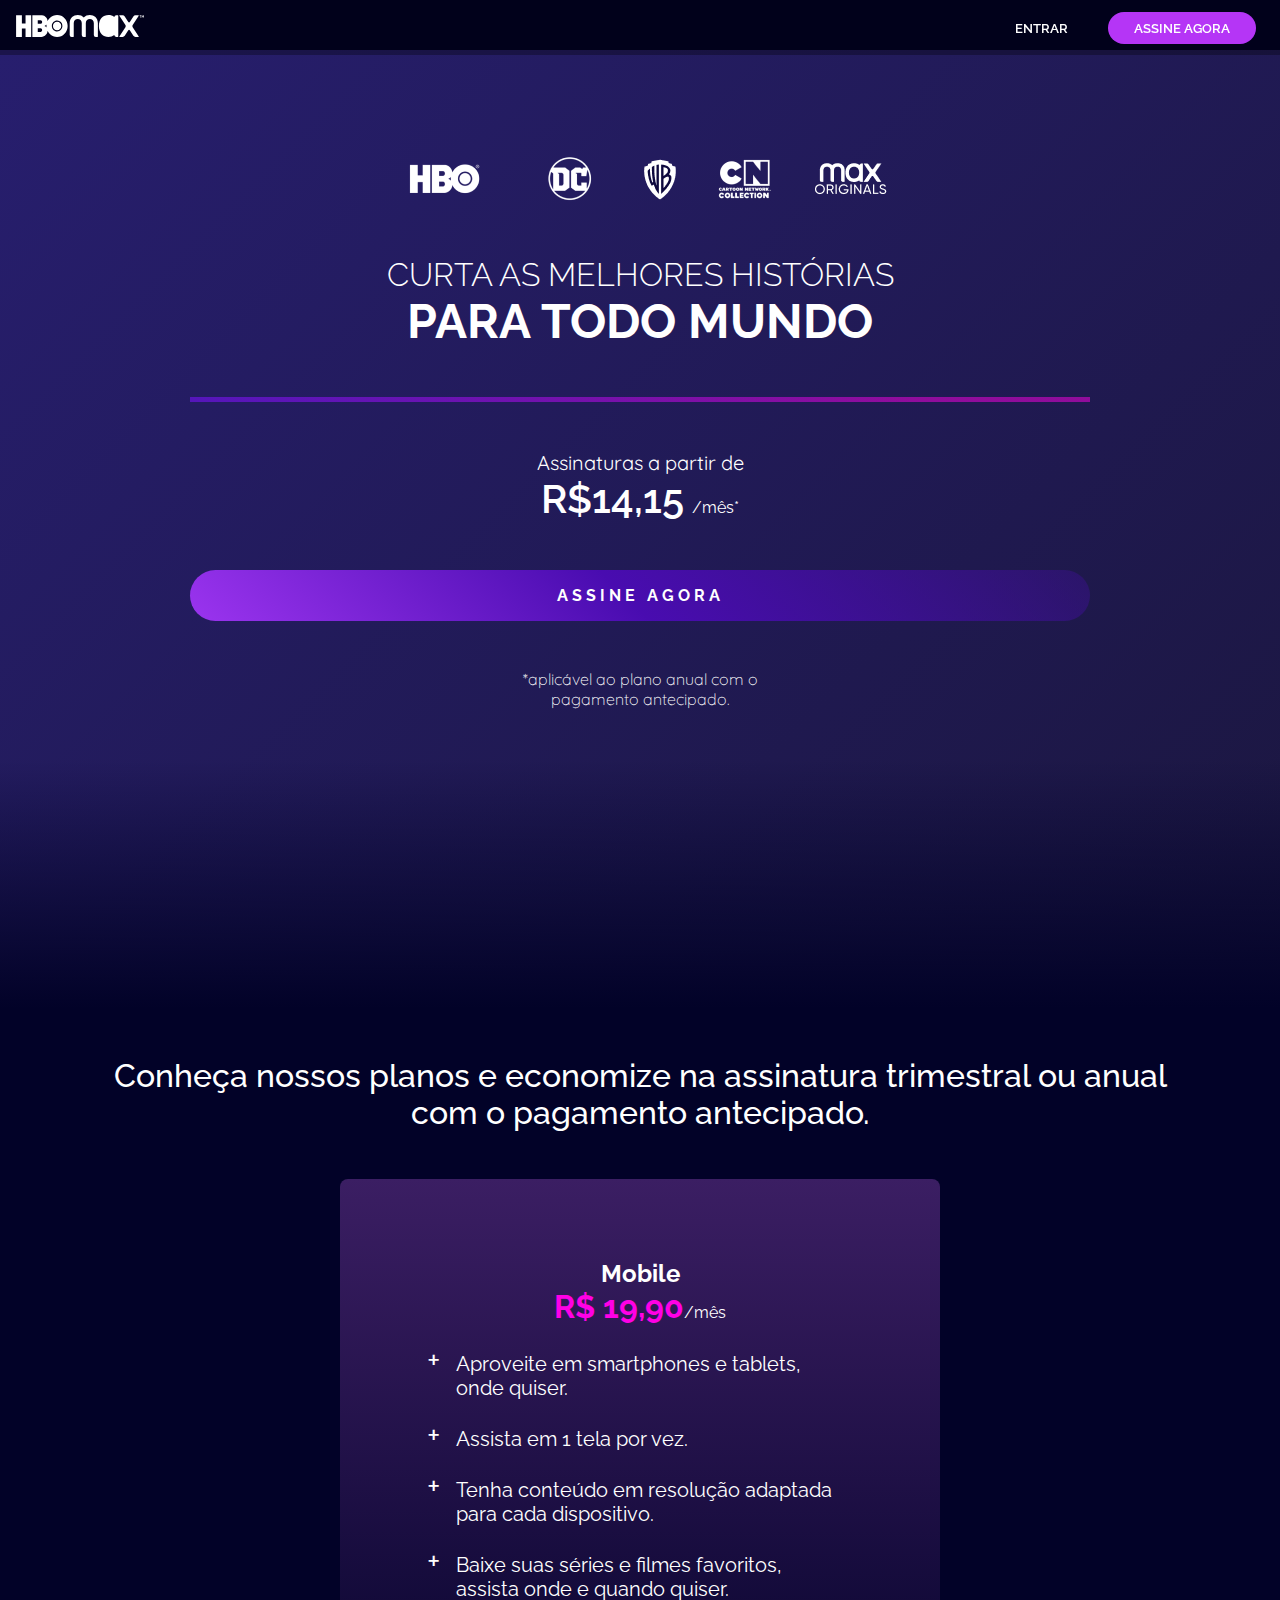
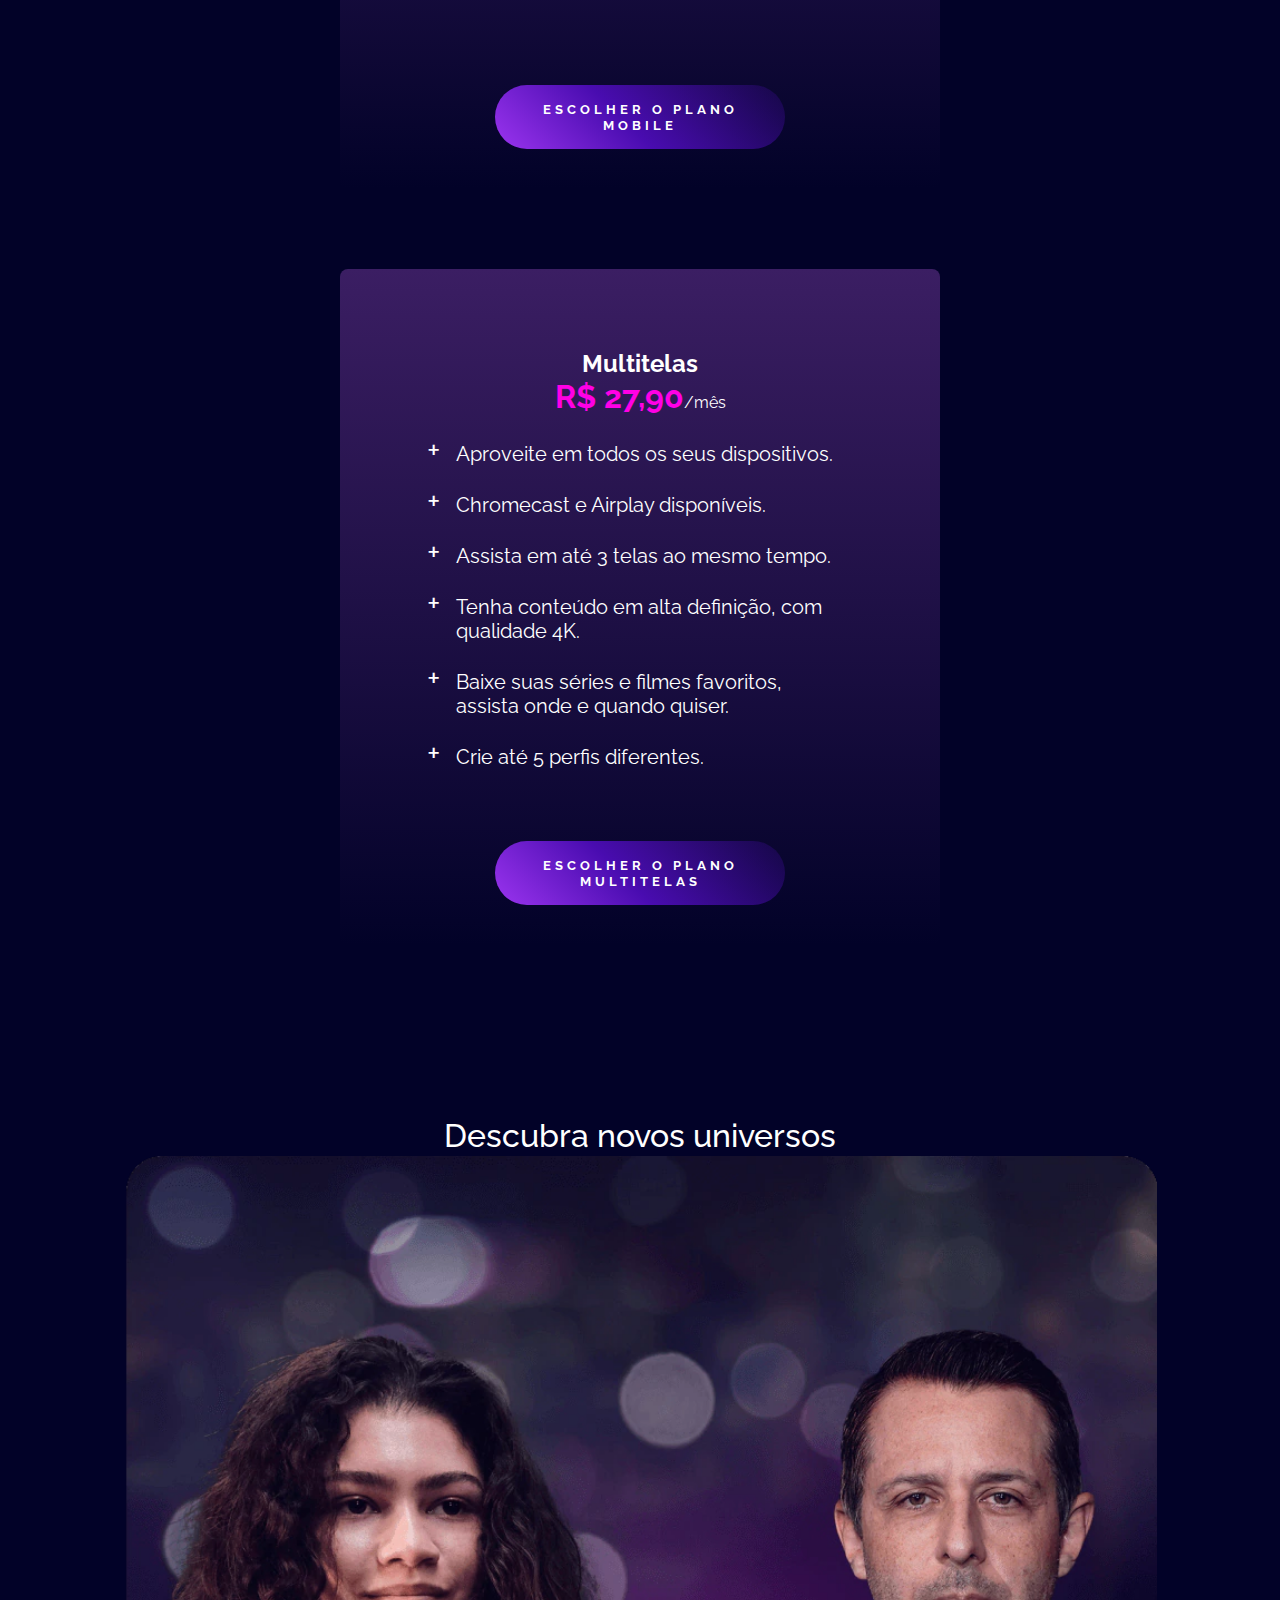
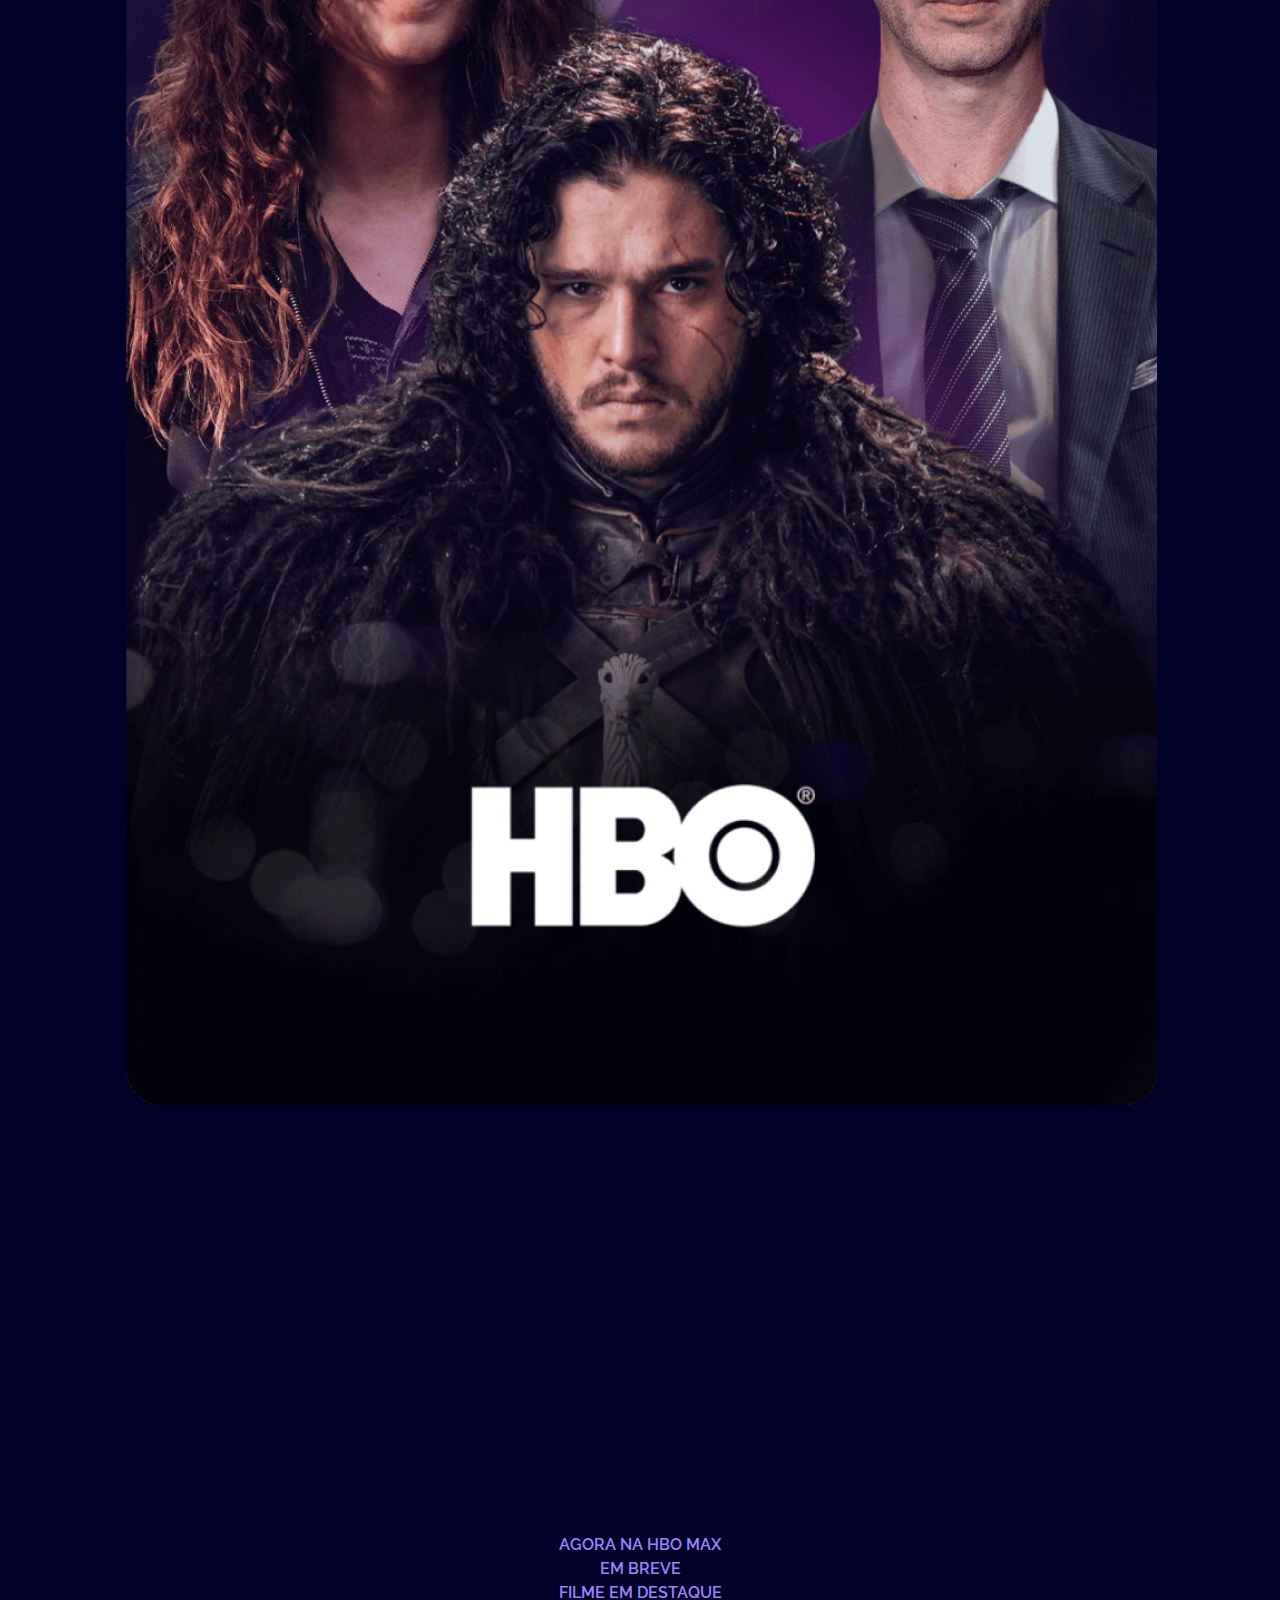
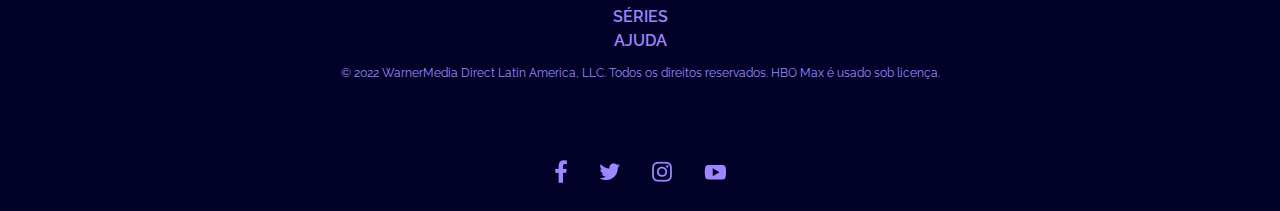
==== index.html @ e2e2665d "feat (update): choise section and (fix) planos section" ====
<!DOCTYPE html>
<html lang="en">

<head>
    <meta charset="UTF-8">
    <meta name="viewport" content="width=device-width, initial-scale=1.0">
    <link rel="stylesheet" href="assets/css/global.css">
    <link rel="stylesheet" href="assets/css/main.css">
    <link rel="stylesheet" href="assets/css/media-min-480px.css">
    <!-- <script src="assets/js/header.js"></script> -->
    <title>Academic HBO Max</title>
</head>

<body>
    <!-- <div id="header-container"></div> -->
    <nav class="nav-menu">
        <a href="index.html"><img class="nav-menu_logo" width="100" src="assets/img/hbo-logo.svg"
                alt="Logotipo HBO Max"></a>
        <div class="header-btn">
            <a class="btn-enter" href="#">ENTRAR</a>
            <a class="btn-subscriber button" href="#">ASSINE AGORA</a>
        </div>
    </nav>
    <header>
        <div class="header__content">
            <div class="header__channels">
                <img src="assets/img/hbo.png" alt="">
                <img src="assets/img/dc.png" alt="">
                <img src="assets/img/wb.png" alt="">
                <img src="assets/img/cartoon-network_neutral.png" alt="">
                <img src="assets/img/max_originals.png" alt="">
            </div>

            <div class="header__container--title">
                <span class="header__title-light">Curta as melhores histórias</span>
                <h1 class="header__title">para todo mundo</h1>
            </div>

            <div class="divider"></div>

            <div class="header__subscriber--info">
                <p class="ft-quicksand">Assinaturas a partir de</p>
                <div class="header__offer--price">
                    <p>R$14,15</p>
                    <span>/mês*</span>
                </div>
            </div>

            <a class="button btn-subscriber-animated header__btn" href="#plans">Assine agora</a>

            <p class="ft-quicksand txt-size">*aplicável ao plano anual com o pagamento antecipado.</p>
        </div>
    </header>

    <section id="plans">
        <div class="plans__container">
            <h1 class="ft-raleway-500-32">
                Conheça nossos planos e economize na assinatura trimestral ou anual com o pagamento antecipado.
            </h1>
            <div class="plan__card--containerExterno">
                <div class="plan__card card1">
                    <div class="plan__card--capsule">
                        <div class="plan__card--container">
                            <h2 class="plan__card--title">Mobile</h2>
                            <div class="plan__card--price">
                                <p class="plan__card--value">R$ 19,90</p>
                                <span>/mês</span>
                            </div>
                            <ul class="plan__card--list">
                                <li class="plan__card--listItem">
                                    Aproveite em smartphones e tablets, onde quiser.</li>
                                <li class="plan__card--listItem">
                                    Assista em 1 tela por vez.</li>
                                <li class="plan__card--listItem">
                                    Tenha conteúdo em resolução adaptada para cada dispositivo.</li>
                                <li class="plan__card--listItem">
                                    Baixe suas séries e filmes favoritos, assista onde e quando quiser.</li>
                            </ul>
                        </div>
                    </div>

                    <a class="button btn-subscriber-animated w-300 btn_plano" href="#">Escolher o plano mobile</a>
                </div>

                <div class="plan__card card2">
                    <div class="plan__card--capsule">
                        <div class="plan__card--container">
                            <h2>Multitelas</h2>
                            <div class="plan__card--price">
                                <p class="plan__card--value">R$ 27,90</p>
                                <span>/mês</span>
                            </div>
                            <ul class="plan__card--list">
                                <li class="plan__card--listItem">
                                    Aproveite em todos os seus dispositivos.
                                </li>
                                <li class="plan__card--listItem">
                                    Chromecast e Airplay disponíveis.</li>
                                <li class="plan__card--listItem">
                                    Assista em até 3 telas ao mesmo tempo.</li>
                                <li class="plan__card--listItem">
                                    Tenha conteúdo em alta definição, com qualidade 4K.</li>
                                <li class="plan__card--listItem">
                                    Baixe suas séries e filmes favoritos, assista onde e quando quiser.
                                </li>
                                <li class="plan__card--listItem">
                                    Crie até 5 perfis diferentes.
                                </li>
                            </ul>
                        </div>
                    </div>


                    <a class="button btn-subscriber-animated w-300 btn_plano" href="#">Escolher o plano multitelas</a>
                </div>
            </div>
        </div>
    </section>

    <section id="choiseNewUniverse" class="container contents">
        <h2 class="title">Descubra novos universos</h2>

        <div class="choise__card--container">
            <div class="content__card">
                <img src="assets/img/1-hbo-default_0.webp" alt="Banner com personagens da HBO"
                    class="choise__card--img">
            </div>
            <div class="content__card">
                <img src="assets/img/2-MAX-Default.webp" alt="Banner com personagens da MAX" class="choise__card--img">
            </div>
            <div class="content__card">
                <img src="assets/img/3-DC_Default.webp" alt="Banner com personagens da DC" class="choise__card--img">
            </div>
            <div class="content__card">
                <img src="assets/img/4-WB-Default.webp" alt="Banner com personagens da WB" class="choise__card--img">
            </div>
            <div class="content__card">
                <img src="assets/img/5-CN-Default.webp" alt="Banner com personagens da Cartoon Network"
                    class="choise__card--img">
            </div>
            <div class="content__card">
                <img src="assets/img/6-UCL-Default.webp" alt="Banner com personagens da Champions League"
                    class="choise__card--img">

            </div>
    </section>

    <footer>
        <div class="footer_container">
            <div class="footer__menu">
                <a class="button" href="https://www.max.com/br/pt/sitemap">Agora na HBO Max</a>
                <a class="button" href="https://www.max.com/br/pt">Em breve</a>
                <a class="button" href="https://www.max.com/br/pt/movies">Filme em destaque</a>
                <a class="button" href="https://www.max.com/br/pt/shows">Séries</a>
                <a class="button" href="https://help.max.com/BR-pt/Home/Index">Ajuda</a>
            </div>
            <p>
                © 2022 WarnerMedia Direct Latin America, LLC. Todos os direitos reservados. HBO Max é usado sob licença.
            </p>
            <div class="social_media--container">
                <a href="https://www.facebook.com/HBOMaxBr/"><img src="assets/img/fb_0.png" alt="Facebook"
                        class="social_media"></a>
                <a href="https://x.com/i/flow/login?redirect_after_login=%2FHBOMaxBR"><img
                        src="assets/img/twitter_0.png" alt="Twitter" class="social_media"></a>
                <a href="https://www.instagram.com/hbomaxbr/"><img src="assets/img/instagram_0.png" alt="Instagram"
                        class="social_media"></a>
                <a href="https://www.youtube.com/c/hbomaxbr"><img src="assets/img/youtube_0.png" alt="Youtube"
                        class="social_media"></a>
            </div>
        </div>

    </footer>
</body>

</html>
---- assets/css/global.css ----
@import url('https://fonts.googleapis.com/css2?family=Quicksand:wght@300..700&display=swap');
@import url('https://fonts.googleapis.com/css2?family=Raleway:ital,wght@0,100..900;1,100..900&display=swap');

/* Raleway */
@font-face {
  font-family: 'Raleway', sans-serif;
  font-style: normal;
  font-weight: 100 900;
  font-display: swap;
  src: url(https://fonts.gstatic.com/s/raleway/v34/1Ptug8zYS_SKggPNyC0ITw.woff2) format('woff2');
  unicode-range: U+0000-00FF, U+0131, U+0152-0153, U+02BB-02BC, U+02C6, U+02DA, U+02DC, U+0304, U+0308, U+0329, U+2000-206F, U+2074, U+20AC, U+2122, U+2191, U+2193, U+2212, U+2215, U+FEFF, U+FFFD;
}

/* Quicksand */
@font-face {
  font-family: 'Quicksand';
  font-style: normal;
  font-weight: 300 700;
  font-display: swap;
  src: url(https://fonts.gstatic.com/s/quicksand/v31/6xKtdSZaM9iE8KbpRA_hJVQNcOM.woff2) format('woff2');
  unicode-range: U+0100-02AF, U+0304, U+0308, U+0329, U+1E00-1E9F, U+1EF2-1EFF, U+2020, U+20A0-20AB, U+20AD-20C0, U+2113, U+2C60-2C7F, U+A720-A7FF;
}





* {
  padding: 0;
  margin: 0;
  font-family: 'Raleway', sans-serif;
  color: var(--text-color);
  text-align: center;
  text-decoration: none;
  box-sizing: border-box;
}

:root {
  --primary-color: #020228;
  --secondary-color: #ff00e5;
  --tertiary-color: #b535f6;
  --btn-bg-color-gradient: linear-gradient(45deg, #9b34ef 0%, #490cb0 20%, transparent 50%);
  --btn-link-bg-color: #fff;
  --btn-link-color: #000;
  --card-bg-color: linear-gradient(0deg, transparent, #3b1e63);
  --divider-bg-color: linear-gradient(90deg, #5516ba, rgba(255, 0, 229, 0.5) 80%);
  --nav-bg-color: rgba(0, 0, 0, 0.3);
  --text-color: #fff;
  --link-color: #9e86ff;
  --form-bg-color: rgba(211, 211, 211, 0.06);
  --form-field-bg-color: rgba(0, 0, 0, 0.2);
  --form-field-border: 1px solid rgba(255, 255, 255, 0.7);
  --form-field-placeholder: rgba(255, 255, 255, 0.7);
  --form-field-error: rgb(255, 76, 76);
  scroll-behavior: smooth;
}



/* DEFAULTS */
.w-300 {
  width: 300px;
}

.title {
  font-size: 2rem;
  font-weight: 500;
}




/* Buttons */
button,
.header__content a,
.plan__card a {
  width: 75%;
  /* display: inline-block; */
  padding: 16px 40px;
  background-color: var(--tertiary-color);
  border-radius: 500px;
  font-weight: 700;
  color: var(--text-color);
  text-transform: uppercase;
  text-decoration: none;
  letter-spacing: 4px;
  border: none;
  cursor: pointer;
}

.header__content a,
.plan__card a {
  background-color: transparent;
}

.btn-subscriber {
  background: var(--tertiary-color);
  border: none;
  border-radius: 20px;
  color: white;
  font-weight: 700;
  padding: 8px 26px;
  transition: 1s;
}

.btn-subscriber:hover {
  background: white;
  border: none;
  border-radius: 20px;
  color: var(--primary-color);
  font-weight: 700;
  padding: 8px 26px;
  transition: 1s;
  cursor: pointer;
}

.btn-subscriber-animated {
  background: var(--btn-bg-color-gradient);
  outline: 3px solid transparent;
  transition: background 1s, outline 1s, transform 1s;
  background-size: 250%;
}

.btn-subscriber-animated:hover {
  background-color: transparent;
  background-position: 100%;
  outline: 2px solid var(--secondary-color);
  transform: scale(1.05);
}

.header__btn {
  animation: wiggle 2.2s linear infinite;
}





/* FONTES */
.ft-raleway {
  font-family: 'Raleway', sans-serif;
}

.ft-raleway-500-32 {
  font-family: 'Raleway', sans-serif;
  font-weight: 500;
  font-size: 2rem;
}

.ft-quicksand {
  font-family: 'Quicksand', sans-serif;
}





/* ANIMATIONS */
@keyframes wiggle {

  0%,
  10% {
    transform: rotate(0);
  }

  15% {
    transform: rotate(-15deg);
  }

  20% {
    transform: rotate(10deg);
  }

  25% {
    transform: rotate(-10deg);
  }

  30% {
    transform: rotate(10deg);
  }

  35% {
    transform: rotate(-10deg);
  }

  40%,
  100% {
    transform: rotate(0);
  }
}

@keyframes gradient {
  0% {
      background-position: 0 50%;
  }

  50% {
      background-position: 100% 50%;
  }

  100% {
      background-position: 0 50%;
  }
}
---- assets/css/main.css ----
@import url('global.css');

body {
    height: 1000px;
    background-color: var(--primary-color);
}

.nav-menu {
    position: fixed;
    background-color: var(--nav-bg-color);
    top: 0;
    height: 140px;
    width: 100%;
    display: flex;
    flex-direction: column;
    justify-content: center;
    align-items: center;
    z-index: 1;
}

.header-btn {
    display: flex;
    align-items: center;
    gap: 1rem;
}

.nav-menu img,
.header-btn {
    margin-top: 0.5rem;
    gap: 2.5rem;
    padding: .5rem 1.5rem .5rem .5rem;
}

.nav-menu img {
    width: 160px;
    height: auto;
}

.nav-menu a {
    font-size: 10pt;
    font-weight: 600;
}

header {
    position: relative;
    background: linear-gradient(-45deg, #56125b, #0f0f10, #271e6e);
    background-size: 400% 400%;
    margin-top: 140px;
    padding: 100px 0 300px;
    animation: gradient 10s ease infinite alternate;
}

header::after {
    content: "";
    width: 100%;
    height: 250px;
    position: absolute;
    left: 0;
    bottom: 0;
    background: linear-gradient(0deg, var(--primary-color), transparent);
}

.header__content {
    padding: 0 40px;
    gap: 3rem;
    display: flex;
    flex-direction: column;
    align-items: center;
}

.header__channels {
    display: flex;
    flex-wrap: wrap;
    justify-content: center;
    gap: 24px;
    align-items: center;
}

.header__title-light {
    font-weight: 300;
    font-size: 2rem;
    text-transform: uppercase;
}

.header__title {
    font-weight: 700;
    font-size: 3rem;
    text-transform: uppercase;
}

.divider {
    height: 5px;
    width: 75%;
    background: var(--divider-bg-color);
}

.header__subscriber--info {
    display: flex;
    flex-direction: column;
}

.header__subscriber--info p {
    font-size: 1.25rem;
}

.header__offer--price {
    display: flex;
    justify-content: center;
    align-items: baseline;
    gap: .5rem;
}

.header__offer--price p {
    font-size: 2.5rem;
    font-weight: 600;
}

.header__offer--price span {
    font-size: 1rem;
}



/* SECTION [ PLANS ] */
#plans {
    max-width: 1200px;
    margin: auto;
    padding: 24px;
    text-align: center;

}

.plan__card {
    display: flex;
    flex-direction: column;
    justify-content: space-between;
    align-items: center;
    background: var(--card-bg-color);
    min-width: 260px;
    max-width: 600px;
    border-radius: .5rem;
    padding: 40px 40px;
    min-height: 610px;
    /* height: 650px; */
}

.plan__card--capsule {
    display: flex;
    flex-direction: column;
    /* text-align: center; */
}

.card1 {
    animation: cardRotateOne 2s linear 1;
}

.plan__card--containerExterno {
    display: flex;
    flex-direction: column;
    align-items: center;
    gap: 5rem;
}

.plan__card--price .plan__card--value {
    font-size: 1.5rem;
}

.plans__container {
    padding: 1.5rem;
    display: flex;
    flex-direction: column;
    align-items: center;
    gap: 3rem;
}

.plan__card--container {
    display: flex;
    flex-direction: column;
    align-items: center;
    justify-content: space-between;
    margin: 0 0 2rem 0;
}

.plan__card--price {
    display: flex;
    flex-direction: row;
    align-items: baseline;
}

.plan__card--value {
    color: var(--secondary-color);
    font-size: 2rem;
    font-weight: 700;
}

.plan__card--listItem {
    list-style: none;
    text-align: start;
    font-size: 1rem;
    padding: 1rem 0 0 1rem;
    /* width: fit-content; */
    /* margin: 0 0 1rem 0; */
}

.plan__card--listItem::marker {
    content: "+";
    margin: 0 8px 0 0;
    font-size: 2rem;
}

.plan__card .btn_plano {
    align-self: center;
    font-size: 14px;
    width: 290px;
    font-size: 10pt;
}





/* SECTION [ CHOISE NEW UNIVERSE ] */
#choiseNewUniverse {
    scroll-margin-top: 120px;
}

.contents {
    margin: 100px auto;
}

.container {
    max-width: 1200px;
    padding: 1.5rem;
    text-align: center;
}

.choise__card--container {
    display: grid;
    grid-template-columns: repeat(6, 100%);
    grid-auto-flow: column;
    overflow: auto hidden;
}

.content__card {
    border-radius: 1rem;
    background-repeat: no-repeat;
    background-size: cover;
    background-position: center;
    border: 2px solid transparent;
    transition: transform 0.8s, background 0.8s, border 1s;
}

.choise__card--img {
    width: 90%;
    object-fit: cover;
    object-position: center;
    transition: opacity 2s;
}




/* FOOTER */
footer {
    padding: 300px 0 0;
}

.footer_container {
    display: flex;
    flex-direction: column;
    padding: .5rem .5rem 1.5rem;
}

.footer__menu {
    display: flex;
    flex-direction: column;
    gap: 1.5rem;
    flex-wrap: wrap;
    justify-content: center;
    line-height: 0;
}

.footer__menu a {
    color: var(--link-color);
    font-weight: 600;
    text-transform: uppercase;
    transition: 1s;
}

.footer__menu a:hover {
    color: white;
    transition: 1s;
}

.footer_container p {
    font-size: .75rem;
    margin: 25px 16px 16px;
    color: var(--link-color);
}

.social_media--container {
    display: flex;
    flex-direction: row;
    justify-content: center;
    gap: 2rem;
    align-items: center;
    margin: 4rem 0 0;
}
---- assets/css/media-min-480px.css ----
@import url('global.css');

@media screen and (min-width:480px) {
    .nav-menu {
        height: 55px;
        display: flex;
        flex-direction: row;
        justify-content: space-between;
    }

    .nav-menu_logo {
        width: 160px;
        margin-left: 8px;
        margin-bottom: 8px;
    }

    .header-btn {
        margin-bottom: 8px;
    }

    header {
        margin-top: 50px;
    }

    .header__content .txt-size {
        width: 240px;
        font-weight: 100;
    }

    .plan__card--price .plan__card--value {
        font-size: 2rem;
    }

    .plan__card--capsule {
        padding: 40px 60px;
    }

    .plan__card--listItem {
        font-size: 1.25rem;
    }
}
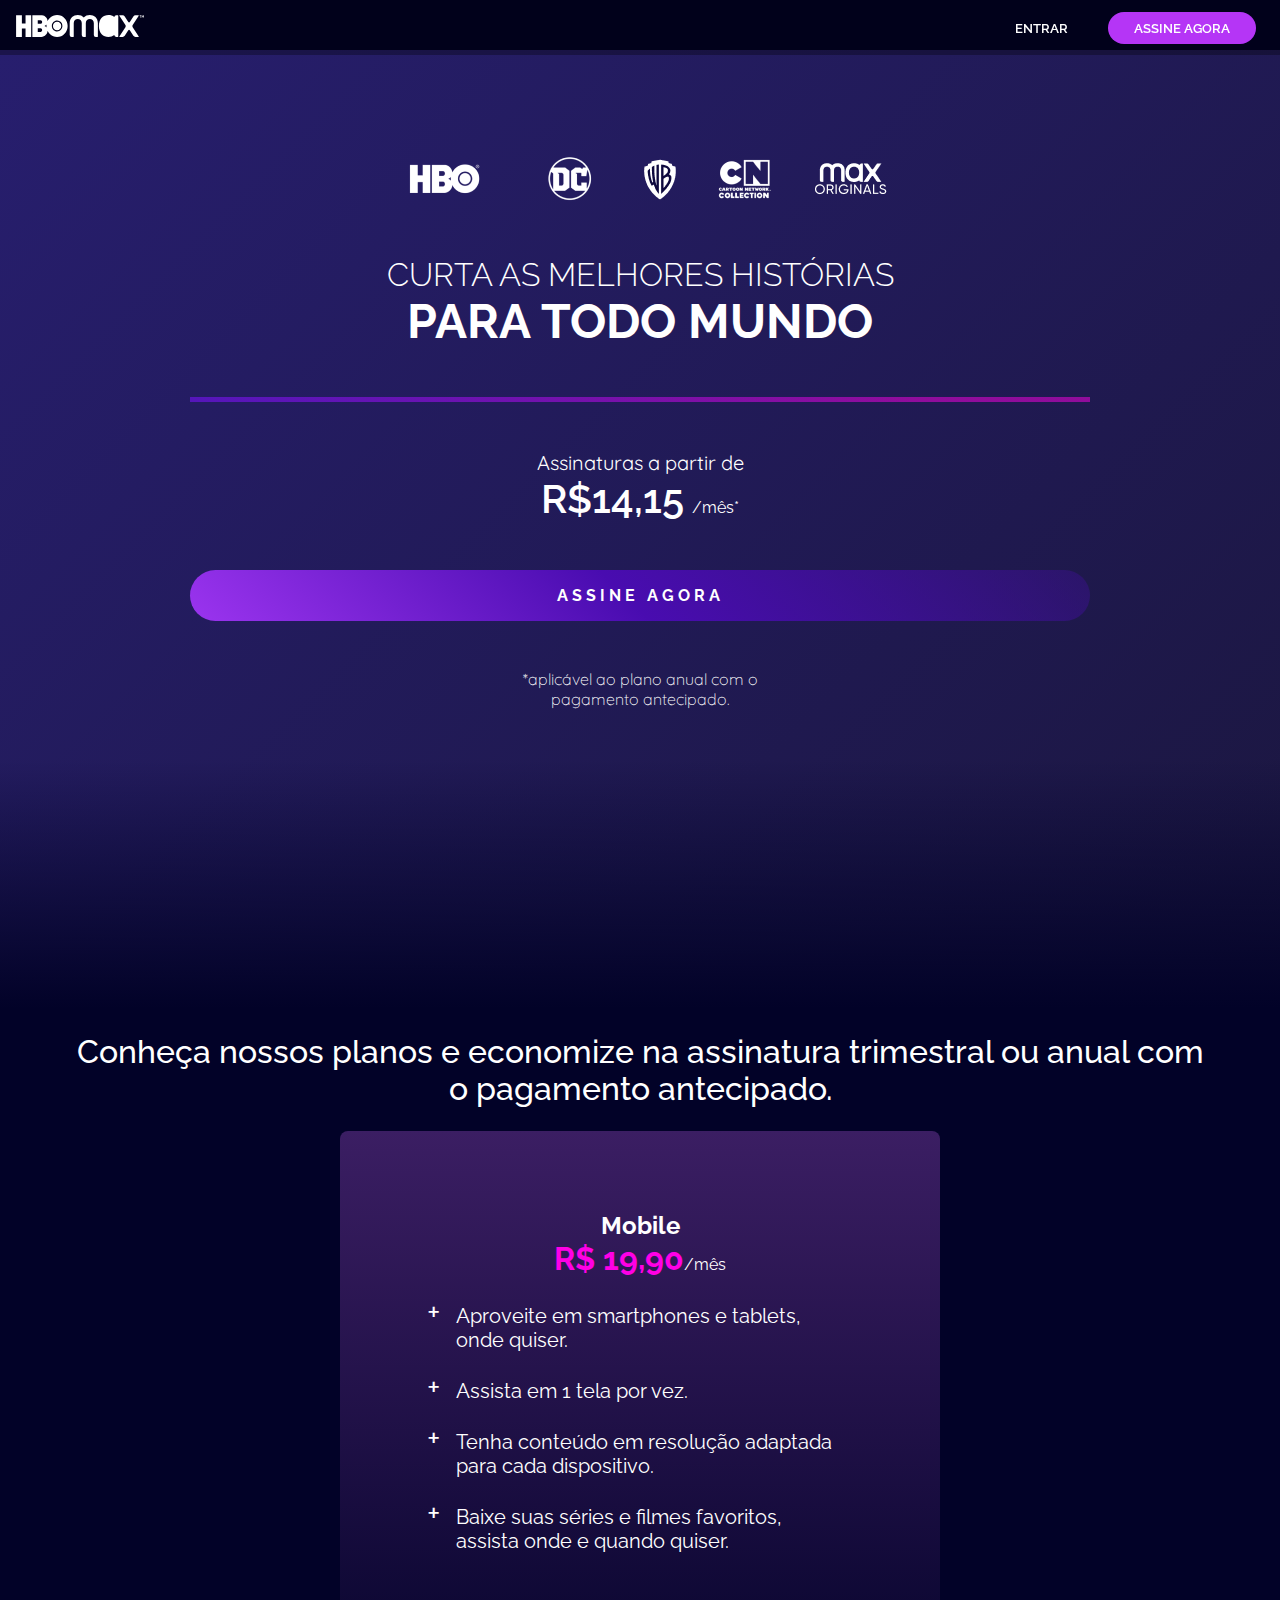
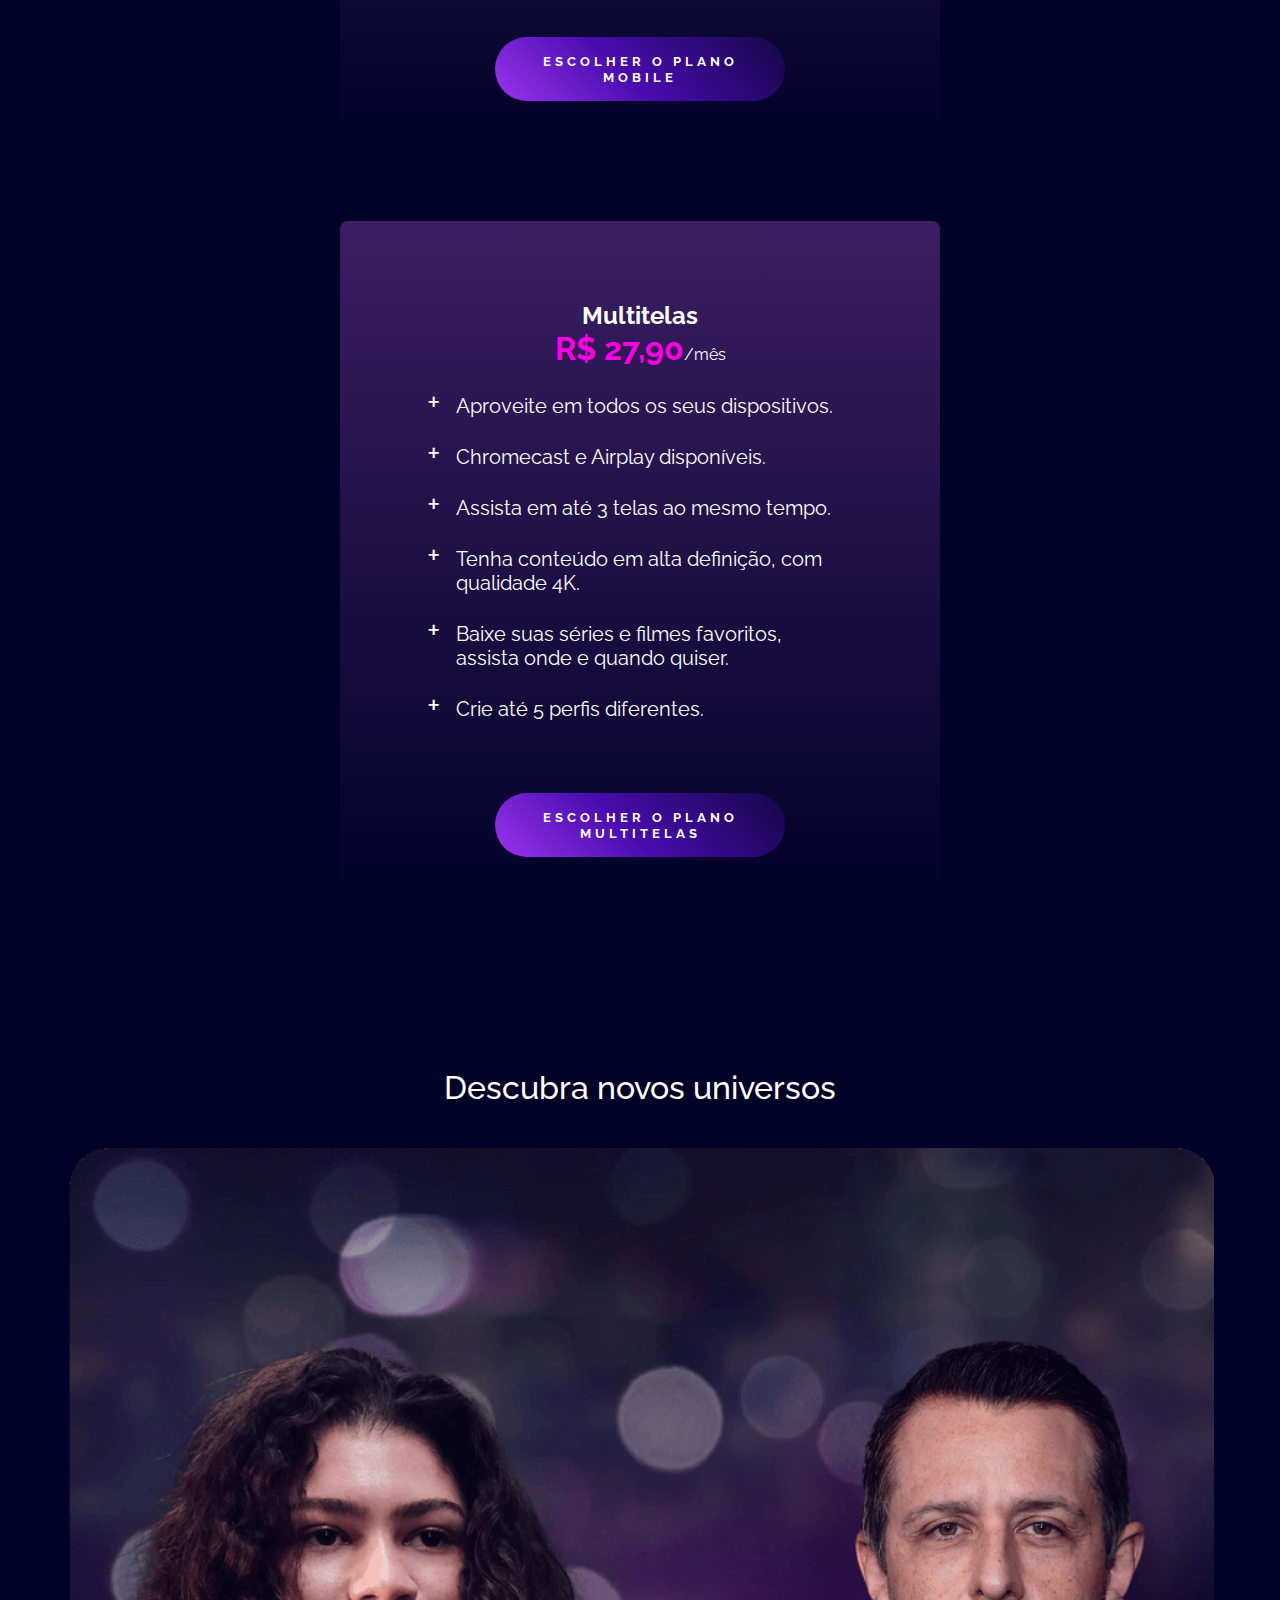
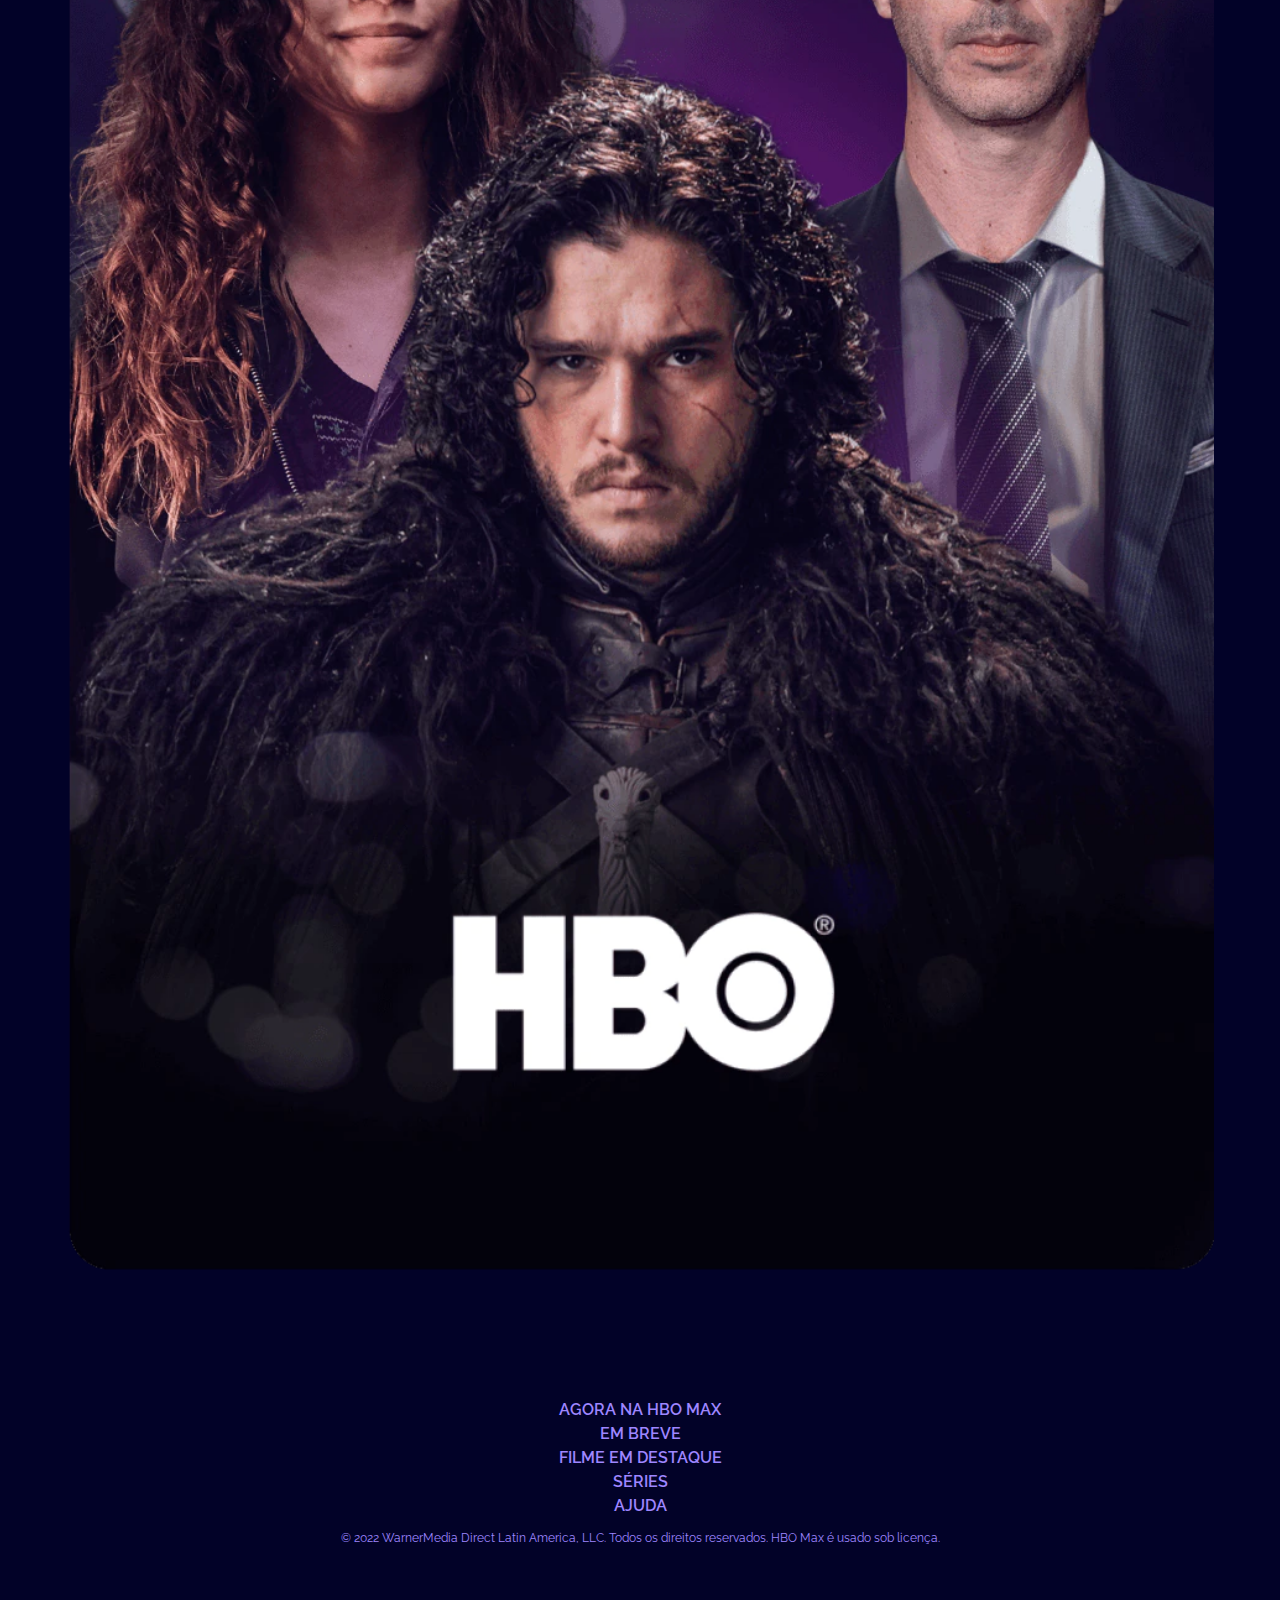
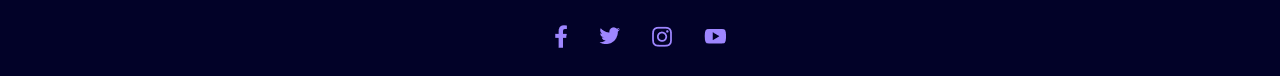
==== commit 0a09f4d9: "feat (fix): fix bugs in layout" ====
--- a/index.html
+++ b/index.html
@@ -53,11 +53,11 @@
     </header>
 
     <section id="plans">
+        <h1 class="ft-raleway-500-32">
+            Conheça nossos planos e economize na assinatura trimestral ou anual com o pagamento antecipado.
+        </h1>
         <div class="plans__container">
-            <h1 class="ft-raleway-500-32">
-                Conheça nossos planos e economize na assinatura trimestral ou anual com o pagamento antecipado.
-            </h1>
-            <div class="plan__card--containerExterno">
+            <!-- <div class="plan__card--containerExterno"> -->
                 <div class="plan__card card1">
                     <div class="plan__card--capsule">
                         <div class="plan__card--container">
@@ -113,7 +113,7 @@
 
                     <a class="button btn-subscriber-animated w-300 btn_plano" href="#">Escolher o plano multitelas</a>
                 </div>
-            </div>
+            <!-- </div> -->
         </div>
     </section>
 
--- a/assets/css/main.css
+++ b/assets/css/main.css
@@ -141,36 +141,31 @@
     border-radius: .5rem;
     padding: 40px 40px;
     min-height: 610px;
-    /* height: 650px; */
 }
 
 .plan__card--capsule {
     display: flex;
     flex-direction: column;
-    /* text-align: center; */
 }
 
 .card1 {
     animation: cardRotateOne 2s linear 1;
 }
 
-.plan__card--containerExterno {
-    display: flex;
-    flex-direction: column;
-    align-items: center;
-    gap: 5rem;
-}
-
 .plan__card--price .plan__card--value {
     font-size: 1.5rem;
 }
 
 .plans__container {
+    display: flex;
+    flex-direction: column;
+    align-items: center;
+    gap: 5rem;
     padding: 1.5rem;
-    display: flex;
-    flex-direction: column;
-    align-items: center;
-    gap: 3rem;
+}
+
+.plans__container h1 {
+    width: 100%;
 }
 
 .plan__card--container {
@@ -239,6 +234,7 @@
     grid-template-columns: repeat(6, 100%);
     grid-auto-flow: column;
     overflow: auto hidden;
+    margin: 2.5rem 0 0;
 }
 
 .content__card {
@@ -251,7 +247,7 @@
 }
 
 .choise__card--img {
-    width: 90%;
+    width: 100%;
     object-fit: cover;
     object-position: center;
     transition: opacity 2s;
@@ -261,10 +257,6 @@
 
 
 /* FOOTER */
-footer {
-    padding: 300px 0 0;
-}
-
 .footer_container {
     display: flex;
     flex-direction: column;
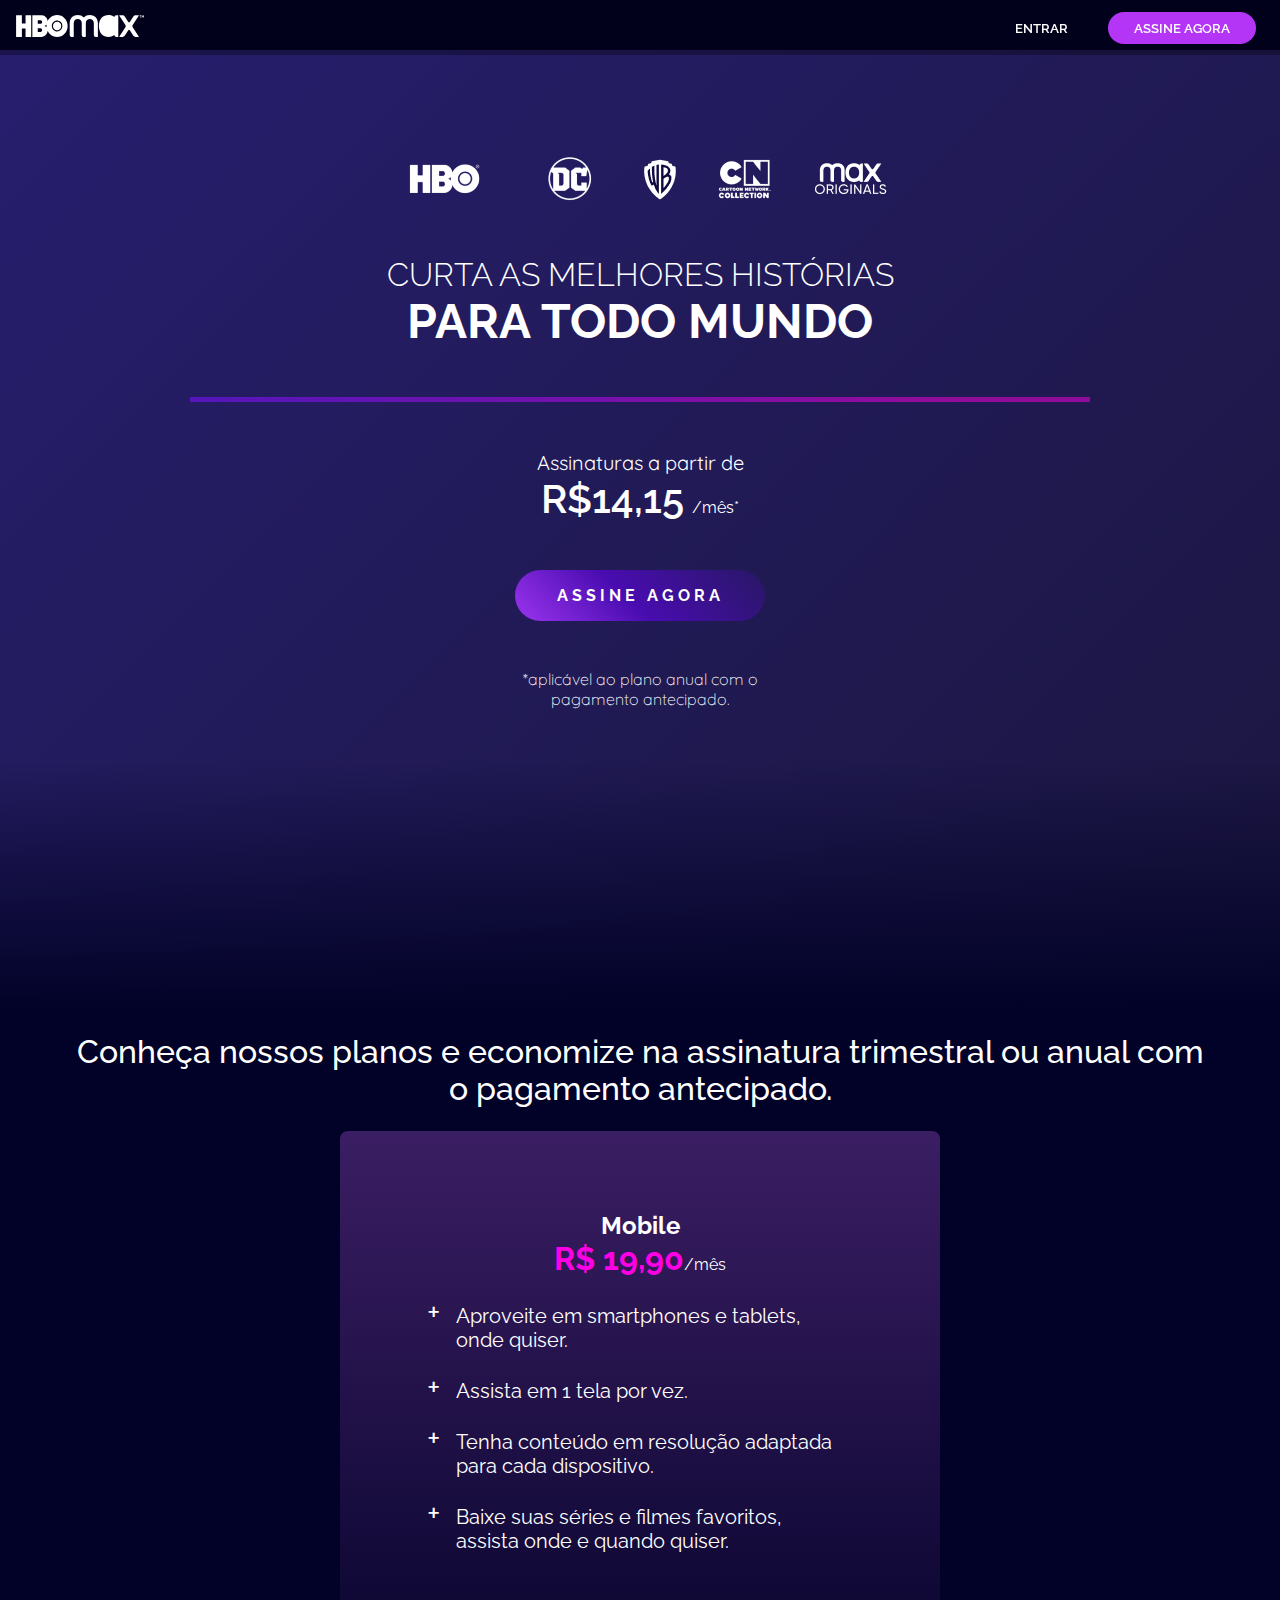
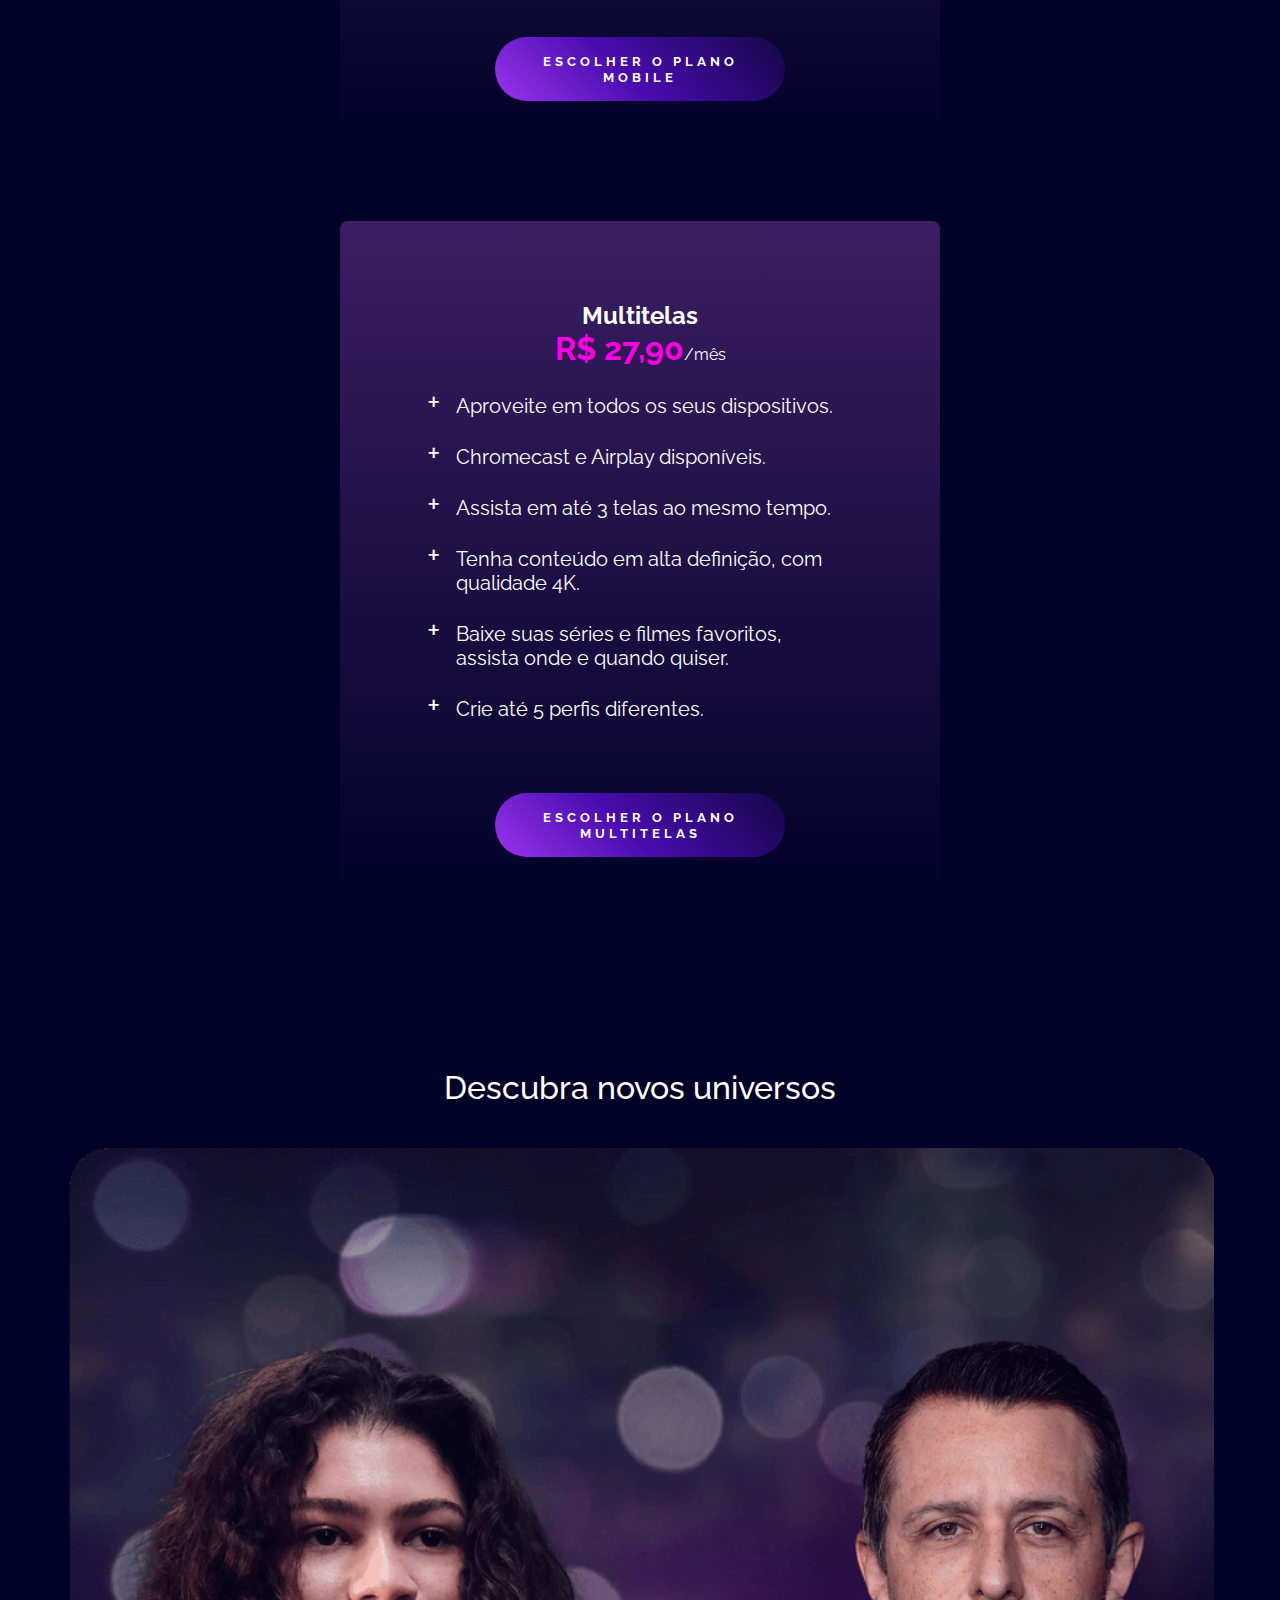
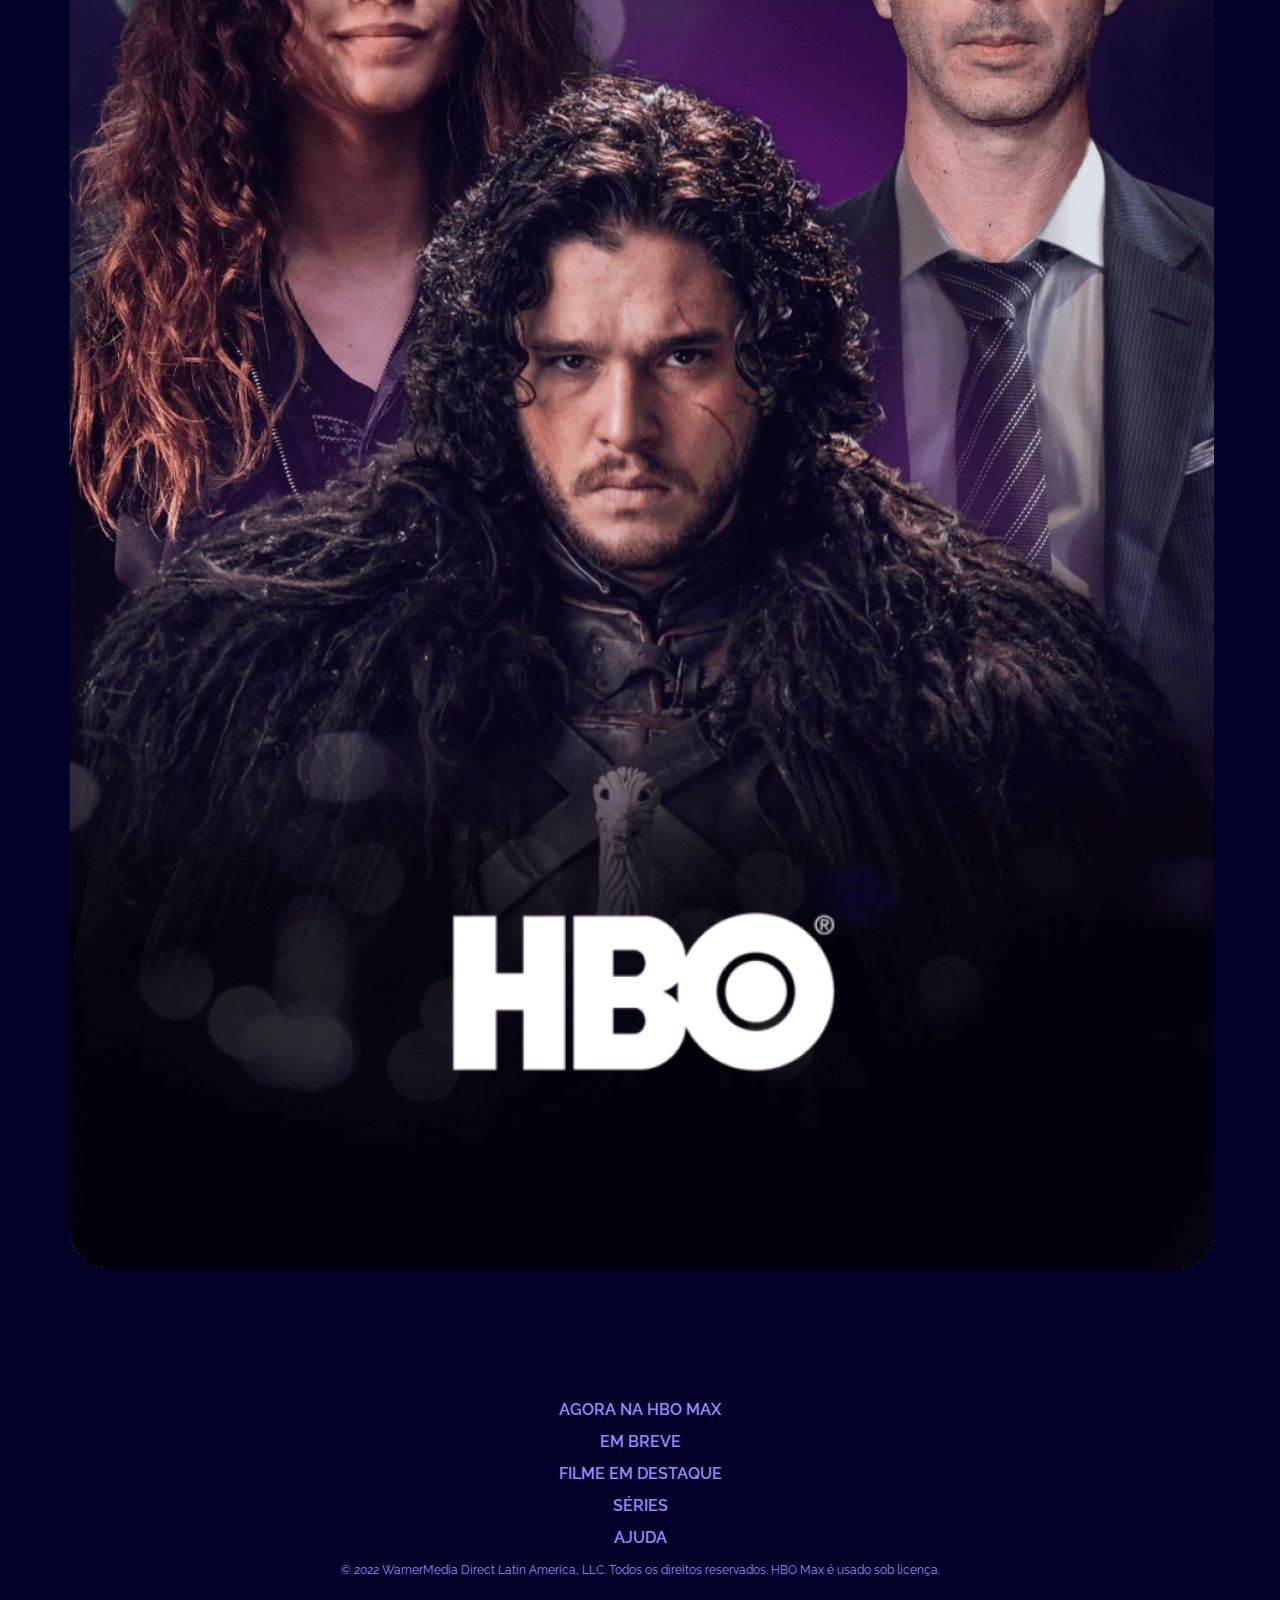
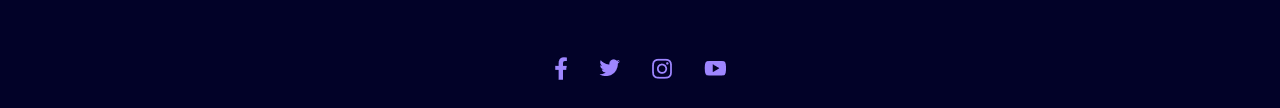
==== commit 5550975f: "feat (updates): implement custom scrool bar and add some links in the buttons" ====
--- a/index.html
+++ b/index.html
@@ -18,7 +18,7 @@
                 alt="Logotipo HBO Max"></a>
         <div class="header-btn">
             <a class="btn-enter" href="#">ENTRAR</a>
-            <a class="btn-subscriber button" href="#">ASSINE AGORA</a>
+            <a class="btn-subscriber button" href="#plans">ASSINE AGORA</a>
         </div>
     </nav>
     <header>
--- a/assets/css/global.css
+++ b/assets/css/global.css
@@ -21,7 +21,20 @@
   unicode-range: U+0100-02AF, U+0304, U+0308, U+0329, U+1E00-1E9F, U+1EF2-1EFF, U+2020, U+20A0-20AB, U+20AD-20C0, U+2113, U+2C60-2C7F, U+A720-A7FF;
 }
 
-
+/* Custom Scroll */
+
+::-webkit-scrollbar {
+  width: 8px;
+}
+
+::-webkit-scrollbar-thumb {
+  background: var(--tertiary-color);
+  border-radius: 10px;
+}
+
+::-webkit-scrollbar-thumb:hover {
+  background: var(--secondary-color);
+}
 
 
 
@@ -33,6 +46,10 @@
   text-align: center;
   text-decoration: none;
   box-sizing: border-box;
+}
+
+section {
+  scroll-margin-top: 140px;
 }
 
 :root {
@@ -74,8 +91,7 @@
 button,
 .header__content a,
 .plan__card a {
-  width: 75%;
-  /* display: inline-block; */
+  width: 250px;
   padding: 16px 40px;
   background-color: var(--tertiary-color);
   border-radius: 500px;
@@ -191,14 +207,14 @@
 
 @keyframes gradient {
   0% {
-      background-position: 0 50%;
+    background-position: 0 50%;
   }
 
   50% {
-      background-position: 100% 50%;
+    background-position: 100% 50%;
   }
 
   100% {
-      background-position: 0 50%;
+    background-position: 0 50%;
   }
 }--- a/assets/css/main.css
+++ b/assets/css/main.css
@@ -1,8 +1,8 @@
 @import url('global.css');
 
 body {
-    height: 1000px;
-    background-color: var(--primary-color);
+    /* height: 1000px; */
+    background-color: var(--primary-color);    
 }
 
 .nav-menu {
@@ -127,7 +127,6 @@
     margin: auto;
     padding: 24px;
     text-align: center;
-
 }
 
 .plan__card {
@@ -215,10 +214,6 @@
 
 
 /* SECTION [ CHOISE NEW UNIVERSE ] */
-#choiseNewUniverse {
-    scroll-margin-top: 120px;
-}
-
 .contents {
     margin: 100px auto;
 }
@@ -266,7 +261,7 @@
 .footer__menu {
     display: flex;
     flex-direction: column;
-    gap: 1.5rem;
+    gap: 2rem;
     flex-wrap: wrap;
     justify-content: center;
     line-height: 0;
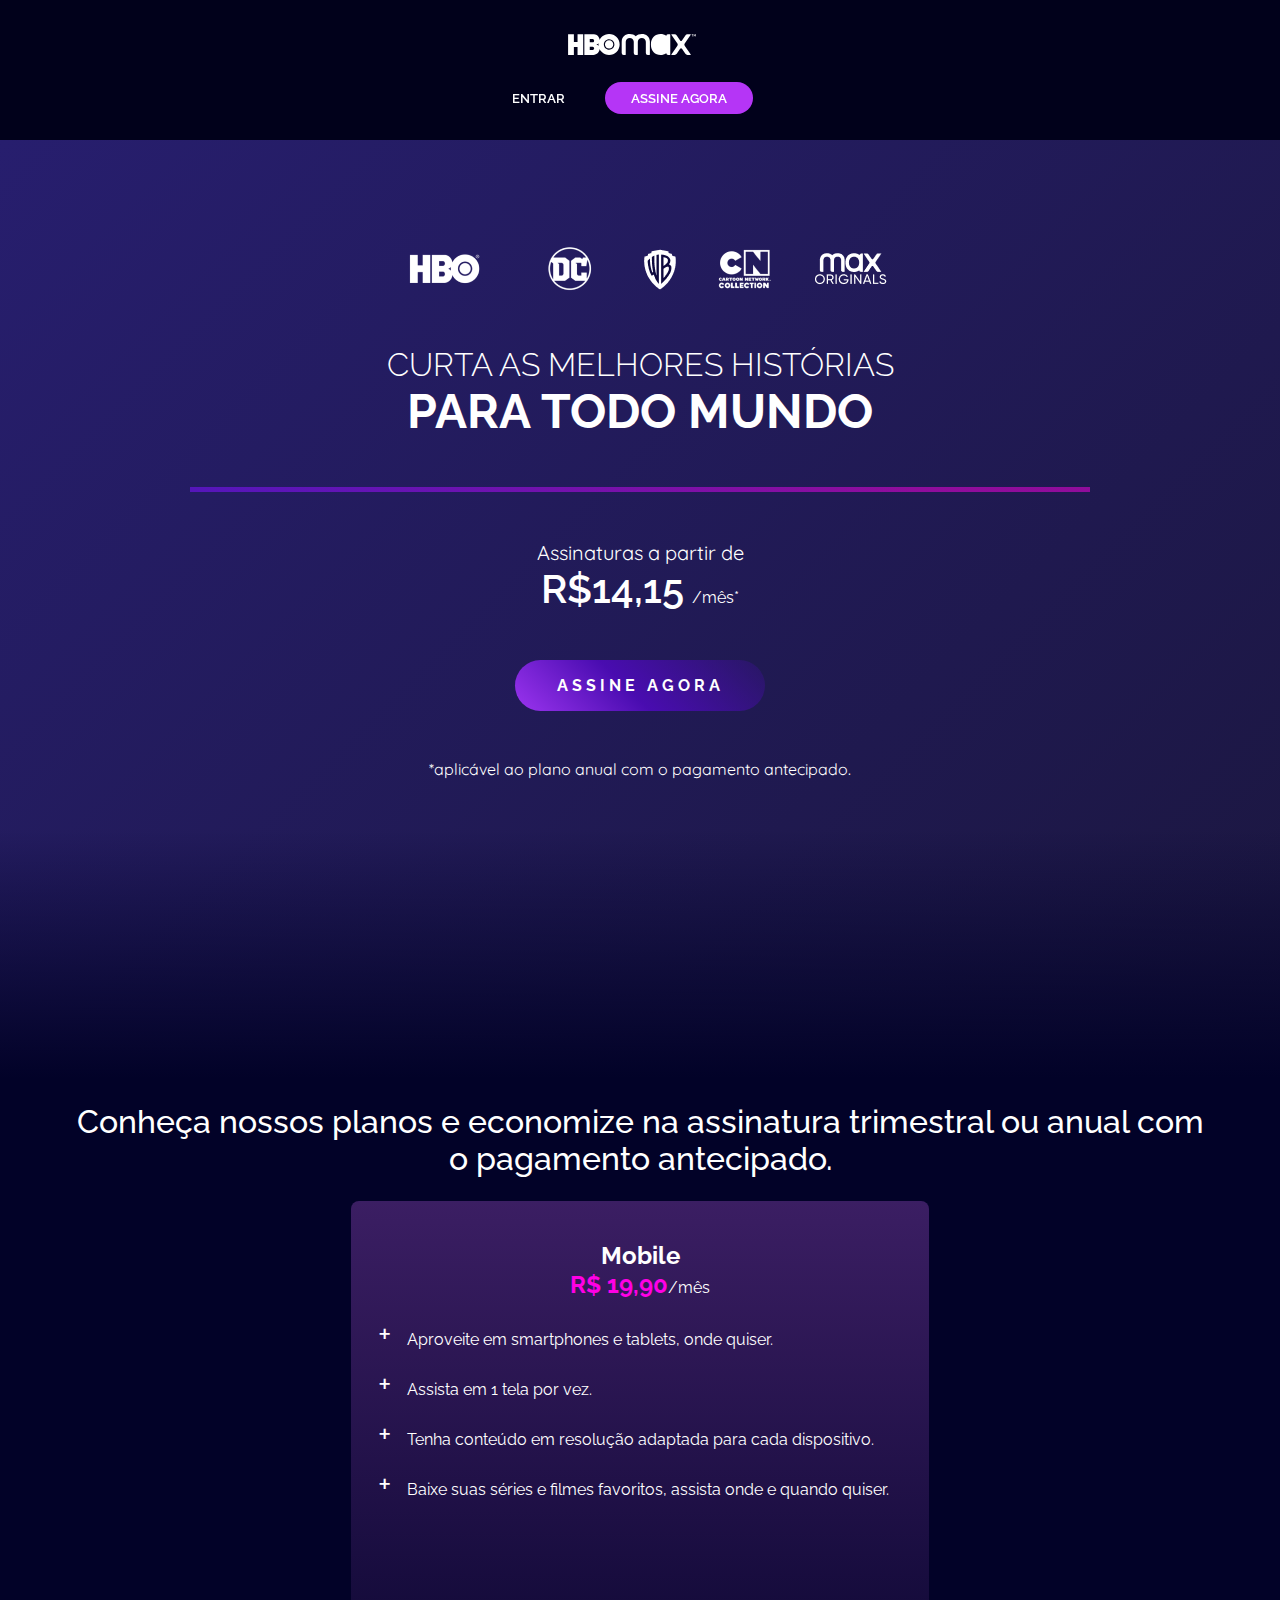
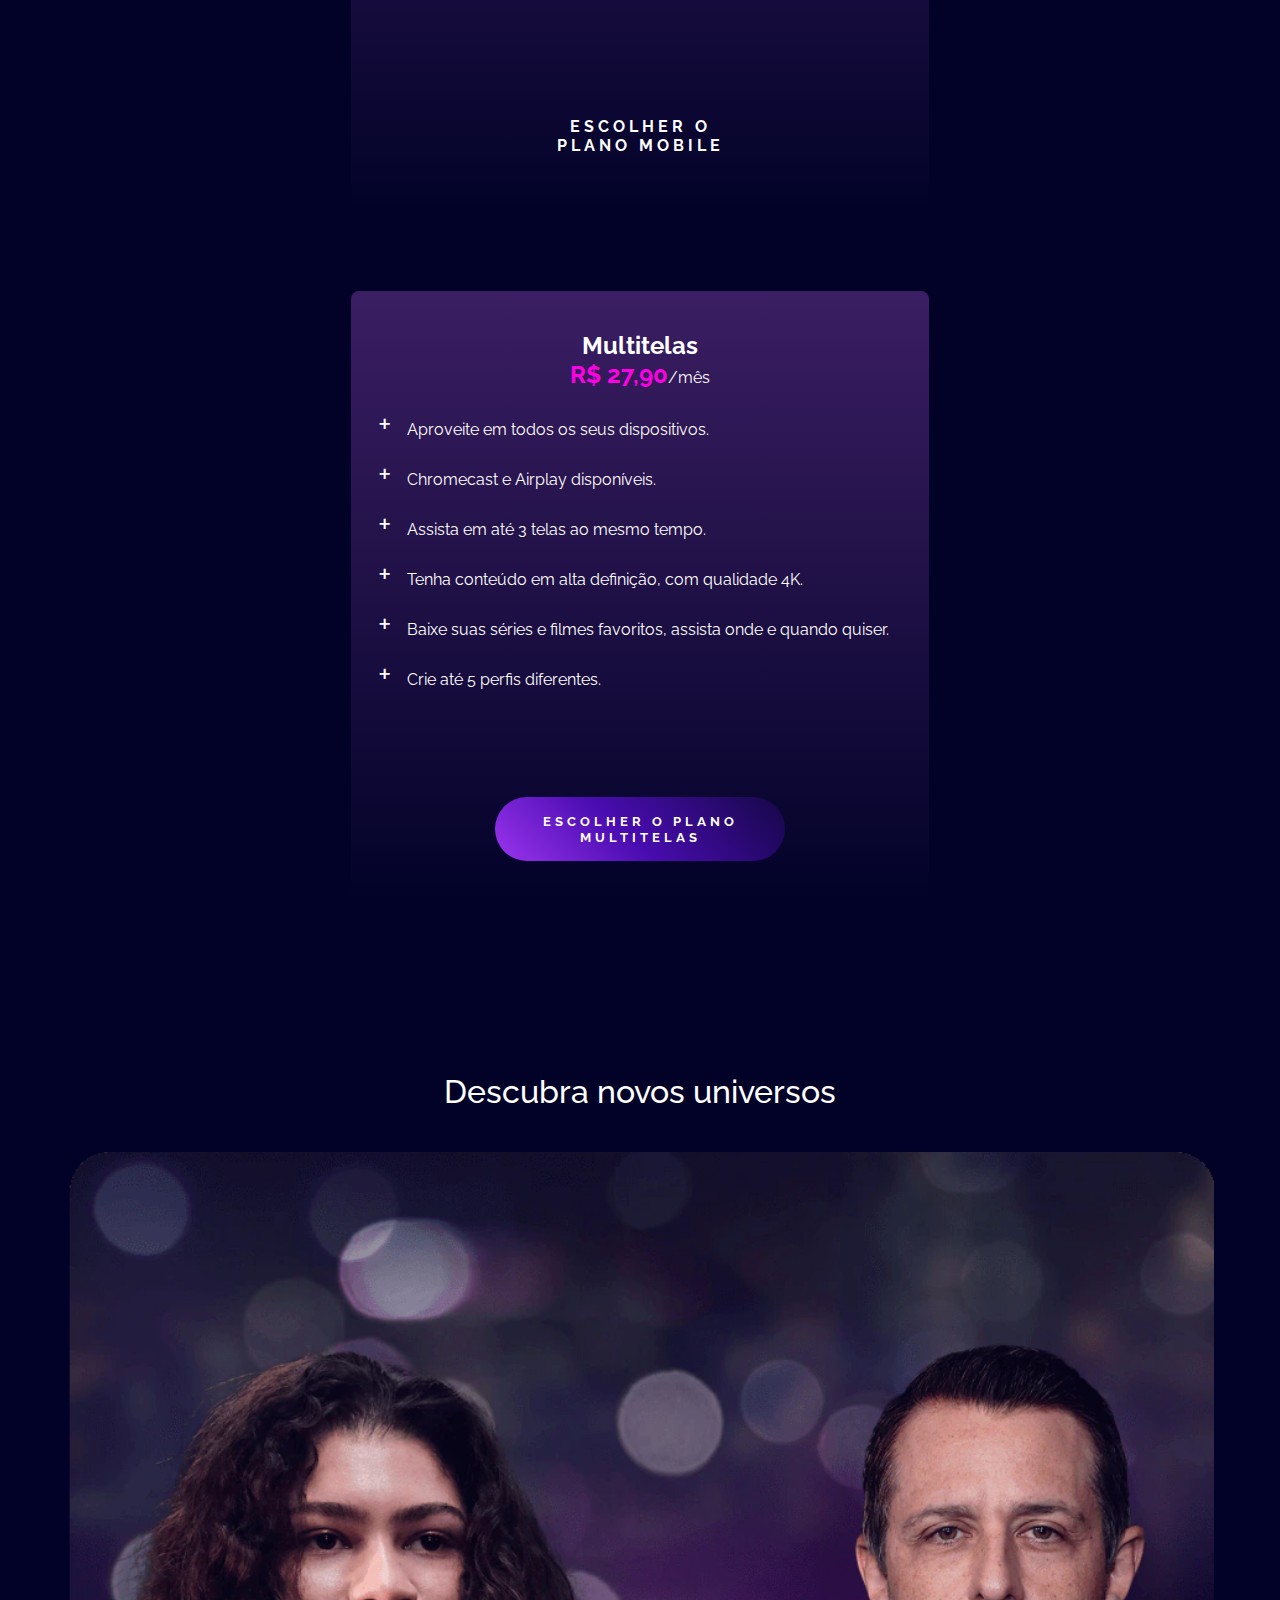
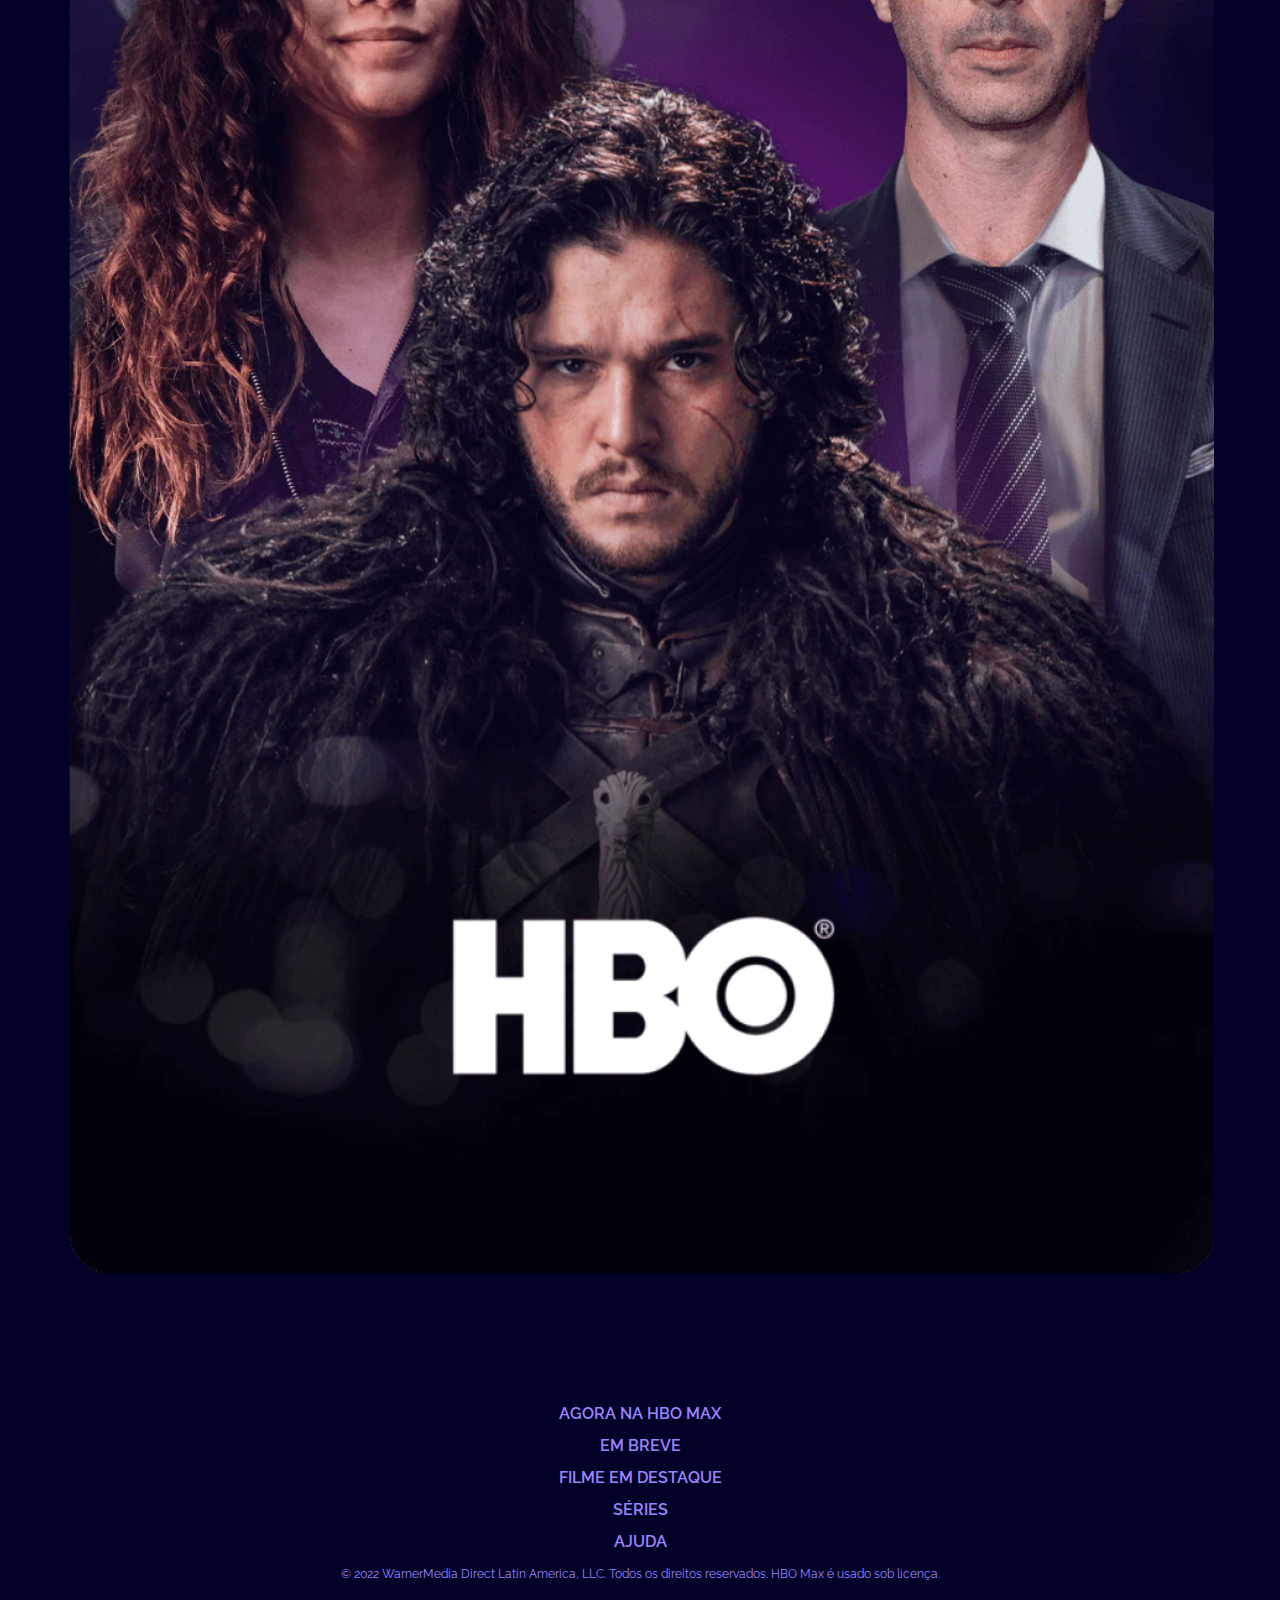
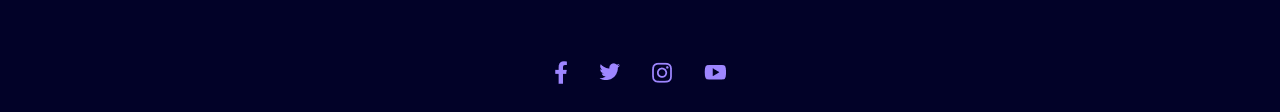
==== commit 810fad98: "feat (updates): fix reapair in login page" ====
--- a/index.html
+++ b/index.html
@@ -7,17 +7,17 @@
     <link rel="stylesheet" href="assets/css/global.css">
     <link rel="stylesheet" href="assets/css/main.css">
     <link rel="stylesheet" href="assets/css/media-min-480px.css">
-    <!-- <script src="assets/js/header.js"></script> -->
+    <link rel="stylesheet" href="assets/css/media-min-800px.css">
+
     <title>Academic HBO Max</title>
 </head>
 
 <body>
-    <!-- <div id="header-container"></div> -->
     <nav class="nav-menu">
         <a href="index.html"><img class="nav-menu_logo" width="100" src="assets/img/hbo-logo.svg"
                 alt="Logotipo HBO Max"></a>
         <div class="header-btn">
-            <a class="btn-enter" href="#">ENTRAR</a>
+            <a class="btn-enter" href="log-in.html">ENTRAR</a>
             <a class="btn-subscriber button" href="#plans">ASSINE AGORA</a>
         </div>
     </nav>
@@ -57,63 +57,62 @@
             Conheça nossos planos e economize na assinatura trimestral ou anual com o pagamento antecipado.
         </h1>
         <div class="plans__container">
-            <!-- <div class="plan__card--containerExterno"> -->
-                <div class="plan__card card1">
-                    <div class="plan__card--capsule">
-                        <div class="plan__card--container">
-                            <h2 class="plan__card--title">Mobile</h2>
-                            <div class="plan__card--price">
-                                <p class="plan__card--value">R$ 19,90</p>
-                                <span>/mês</span>
-                            </div>
-                            <ul class="plan__card--list">
-                                <li class="plan__card--listItem">
-                                    Aproveite em smartphones e tablets, onde quiser.</li>
-                                <li class="plan__card--listItem">
-                                    Assista em 1 tela por vez.</li>
-                                <li class="plan__card--listItem">
-                                    Tenha conteúdo em resolução adaptada para cada dispositivo.</li>
-                                <li class="plan__card--listItem">
-                                    Baixe suas séries e filmes favoritos, assista onde e quando quiser.</li>
-                            </ul>
+            <div class="plan__card card1">
+                <div class="plan__card--capsule">
+                    <div class="plan__card--container">
+                        <h2 class="plan__card--title">Mobile</h2>
+                        <div class="plan__card--price">
+                            <p class="plan__card--value">R$ 19,90</p>
+                            <span>/mês</span>
                         </div>
+                        <ul class="plan__card--list">
+                            <li class="plan__card--listItem">
+                                Aproveite em smartphones e tablets, onde quiser.</li>
+                            <li class="plan__card--listItem">
+                                Assista em 1 tela por vez.</li>
+                            <li class="plan__card--listItem">
+                                Tenha conteúdo em resolução adaptada para cada dispositivo.</li>
+                            <li class="plan__card--listItem">
+                                Baixe suas séries e filmes favoritos, assista onde e quando quiser.</li>
+                        </ul>
                     </div>
-
-                    <a class="button btn-subscriber-animated w-300 btn_plano" href="#">Escolher o plano mobile</a>
                 </div>
 
-                <div class="plan__card card2">
-                    <div class="plan__card--capsule">
-                        <div class="plan__card--container">
-                            <h2>Multitelas</h2>
-                            <div class="plan__card--price">
-                                <p class="plan__card--value">R$ 27,90</p>
-                                <span>/mês</span>
-                            </div>
-                            <ul class="plan__card--list">
-                                <li class="plan__card--listItem">
-                                    Aproveite em todos os seus dispositivos.
-                                </li>
-                                <li class="plan__card--listItem">
-                                    Chromecast e Airplay disponíveis.</li>
-                                <li class="plan__card--listItem">
-                                    Assista em até 3 telas ao mesmo tempo.</li>
-                                <li class="plan__card--listItem">
-                                    Tenha conteúdo em alta definição, com qualidade 4K.</li>
-                                <li class="plan__card--listItem">
-                                    Baixe suas séries e filmes favoritos, assista onde e quando quiser.
-                                </li>
-                                <li class="plan__card--listItem">
-                                    Crie até 5 perfis diferentes.
-                                </li>
-                            </ul>
+                <a class="
+                " href="#">Escolher o plano mobile</a>
+            </div>
+
+            <div class="plan__card card2">
+                <div class="plan__card--capsule">
+                    <div class="plan__card--container">
+                        <h2>Multitelas</h2>
+                        <div class="plan__card--price">
+                            <p class="plan__card--value">R$ 27,90</p>
+                            <span>/mês</span>
                         </div>
+                        <ul class="plan__card--list">
+                            <li class="plan__card--listItem">
+                                Aproveite em todos os seus dispositivos.
+                            </li>
+                            <li class="plan__card--listItem">
+                                Chromecast e Airplay disponíveis.</li>
+                            <li class="plan__card--listItem">
+                                Assista em até 3 telas ao mesmo tempo.</li>
+                            <li class="plan__card--listItem">
+                                Tenha conteúdo em alta definição, com qualidade 4K.</li>
+                            <li class="plan__card--listItem">
+                                Baixe suas séries e filmes favoritos, assista onde e quando quiser.
+                            </li>
+                            <li class="plan__card--listItem">
+                                Crie até 5 perfis diferentes.
+                            </li>
+                        </ul>
                     </div>
+                </div>
 
 
-                    <a class="button btn-subscriber-animated w-300 btn_plano" href="#">Escolher o plano multitelas</a>
-                </div>
-            <!-- </div> -->
+                <a class="button btn-subscriber-animated w-300 btn_plano" href="#">Escolher o plano multitelas</a>
+            </div>
         </div>
     </section>
 
--- a/assets/css/global.css
+++ b/assets/css/global.css
@@ -19,37 +19,6 @@
   font-display: swap;
   src: url(https://fonts.gstatic.com/s/quicksand/v31/6xKtdSZaM9iE8KbpRA_hJVQNcOM.woff2) format('woff2');
   unicode-range: U+0100-02AF, U+0304, U+0308, U+0329, U+1E00-1E9F, U+1EF2-1EFF, U+2020, U+20A0-20AB, U+20AD-20C0, U+2113, U+2C60-2C7F, U+A720-A7FF;
-}
-
-/* Custom Scroll */
-
-::-webkit-scrollbar {
-  width: 8px;
-}
-
-::-webkit-scrollbar-thumb {
-  background: var(--tertiary-color);
-  border-radius: 10px;
-}
-
-::-webkit-scrollbar-thumb:hover {
-  background: var(--secondary-color);
-}
-
-
-
-* {
-  padding: 0;
-  margin: 0;
-  font-family: 'Raleway', sans-serif;
-  color: var(--text-color);
-  text-align: center;
-  text-decoration: none;
-  box-sizing: border-box;
-}
-
-section {
-  scroll-margin-top: 140px;
 }
 
 :root {
@@ -69,14 +38,53 @@
   --form-field-border: 1px solid rgba(255, 255, 255, 0.7);
   --form-field-placeholder: rgba(255, 255, 255, 0.7);
   --form-field-error: rgb(255, 76, 76);
+  --form-field-valid: rgb(76, 255, 76);
+  --form-field-empaty: #fff;
   scroll-behavior: smooth;
 }
+
+* {
+  padding: 0;
+  margin: 0;
+  font-family: 'Raleway', sans-serif;
+  color: var(--text-color);
+  text-align: center;
+  text-decoration: none;
+  box-sizing: border-box;
+}
+
+/* Custom Scroll */
+
+::-webkit-scrollbar {
+  width: 8px;
+}
+
+::-webkit-scrollbar-thumb {
+  background: var(--tertiary-color);
+  border-radius: 10px;
+}
+
+::-webkit-scrollbar-thumb:hover {
+  background: var(--secondary-color);
+}
+
+
+
+section {
+  scroll-margin-top: 140px;
+}
+
+
 
 
 
 /* DEFAULTS */
 .w-300 {
   width: 300px;
+}
+
+.w-150 {
+  width: 150px;
 }
 
 .title {
@@ -152,6 +160,9 @@
 
 
 
+
+
+
 /* FONTES */
 .ft-raleway {
   font-family: 'Raleway', sans-serif;
--- a/assets/css/main.css
+++ b/assets/css/main.css
@@ -2,7 +2,7 @@
 
 body {
     /* height: 1000px; */
-    background-color: var(--primary-color);    
+    background-color: var(--primary-color);
 }
 
 .nav-menu {
@@ -251,6 +251,85 @@
 
 
 
+/* SECTION [ LOGIN ] */
+
+#login {
+    margin: 0 0 70px;
+    display: flex;
+    flex-direction: column;
+    align-items: center;
+    padding: 1.5rem;
+}
+
+.login__container {
+    display: flex;
+    flex-direction: column;
+    justify-content: space-between;
+    width: 100%;
+    max-width: 800px;
+    height: 550px;
+    background: var(--form-bg-color);
+    border-radius: .5rem;
+    padding: 2.5rem;
+}
+
+.login__container--inputs {
+    display: flex;
+    flex-direction: column;
+    align-items: flex-start;
+    gap: 1rem;
+    margin: 20px 0 40px;
+}
+
+.login__email:invalid {
+    border-color: var(--form-field-error);
+}
+
+.login__container input {
+    font-size: 1rem;
+    padding: 1rem;
+    background: var(--form-field-bg-color);
+    border-radius: .5rem;
+    border: 1px solid white;
+    width: 100%;
+    text-align: left;
+}
+
+.login__hiddemMessage {
+    display: none;
+}
+
+.login__hiddemMessage:invalid {
+    display: block;
+    text-align: left;
+    color: var(--form-field-error);
+}
+
+.login__btn-enter {
+    display: flex;
+    flex-direction: column;
+    align-items: start;
+    gap: 1.5rem;
+}
+
+.login__title {
+    letter-spacing: 2px;
+    text-transform: uppercase;
+    font-size: 1.25rem;
+    margin: 0 0 24px;
+    font-weight: 700;
+}
+
+.login__label {
+    text-align: left;
+}
+
+.login__link {
+    color: var(--link-color);
+    font-weight: 700;
+}
+
+
 /* FOOTER */
 .footer_container {
     display: flex;
--- a/assets/css/media-min-480px.css
+++ b/assets/css/media-min-480px.css
@@ -1,6 +1,6 @@
 @import url('global.css');
 
-@media screen and (min-width:480px) {
+@media screen and (max-width:480px) {
     .nav-menu {
         height: 55px;
         display: flex;
--- a/assets/css/media-min-800px.css
+++ b/assets/css/media-min-800px.css
@@ -0,0 +1,5 @@
+@import url('global.css');
+
+@media screen and (min-width:481px) and (max-width:800px) {
+    
+}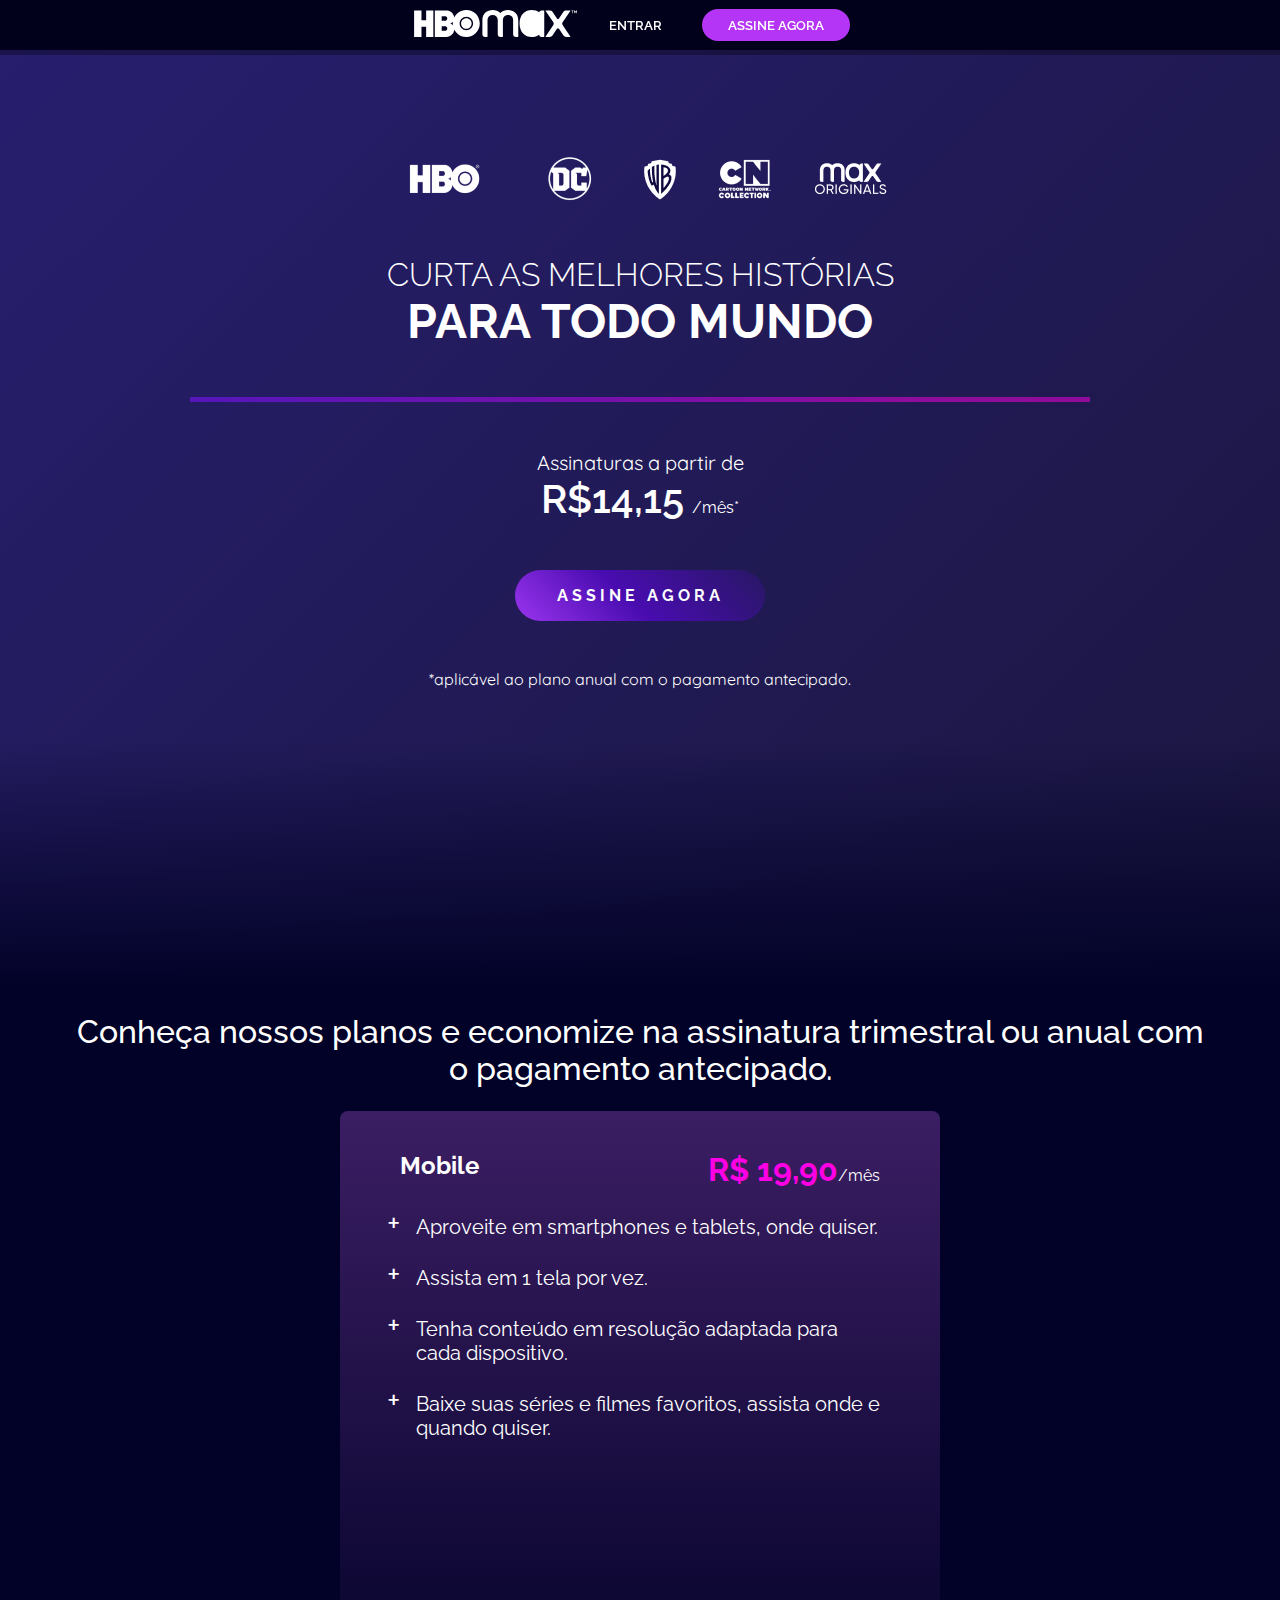
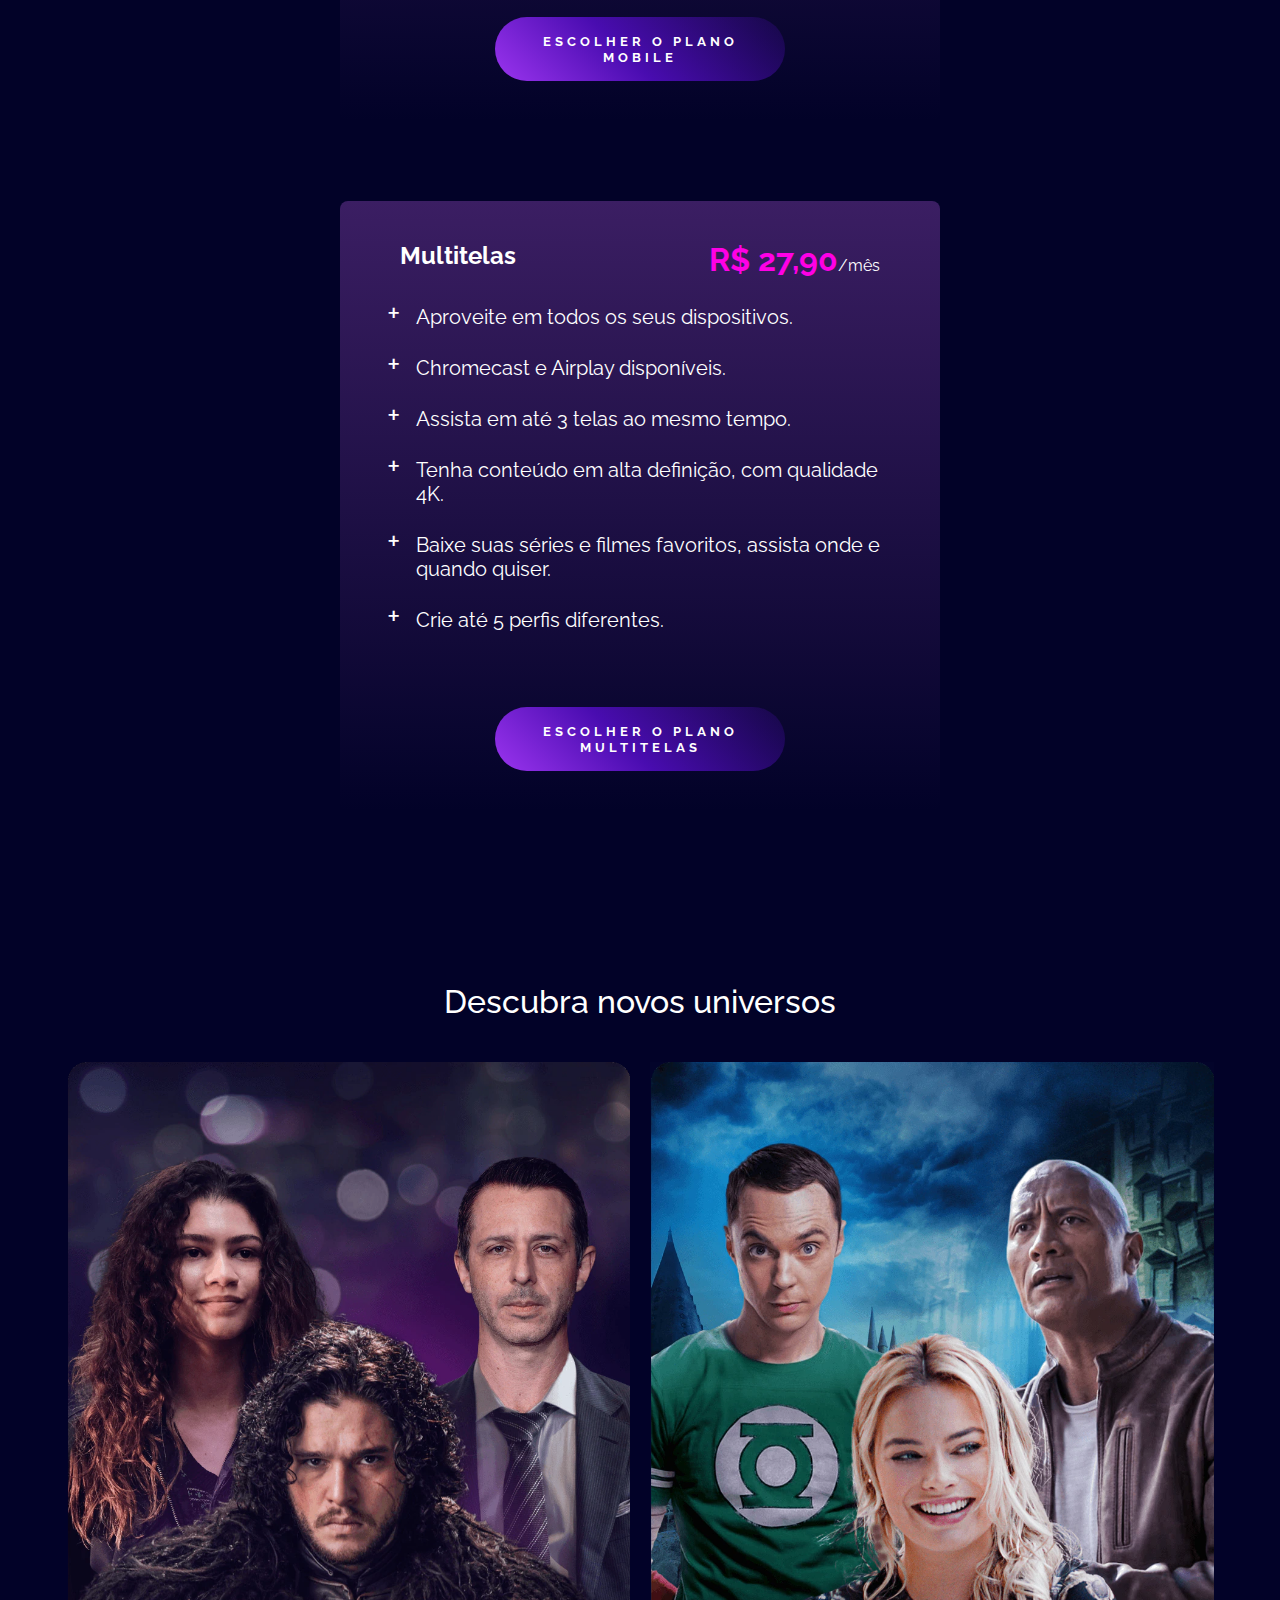
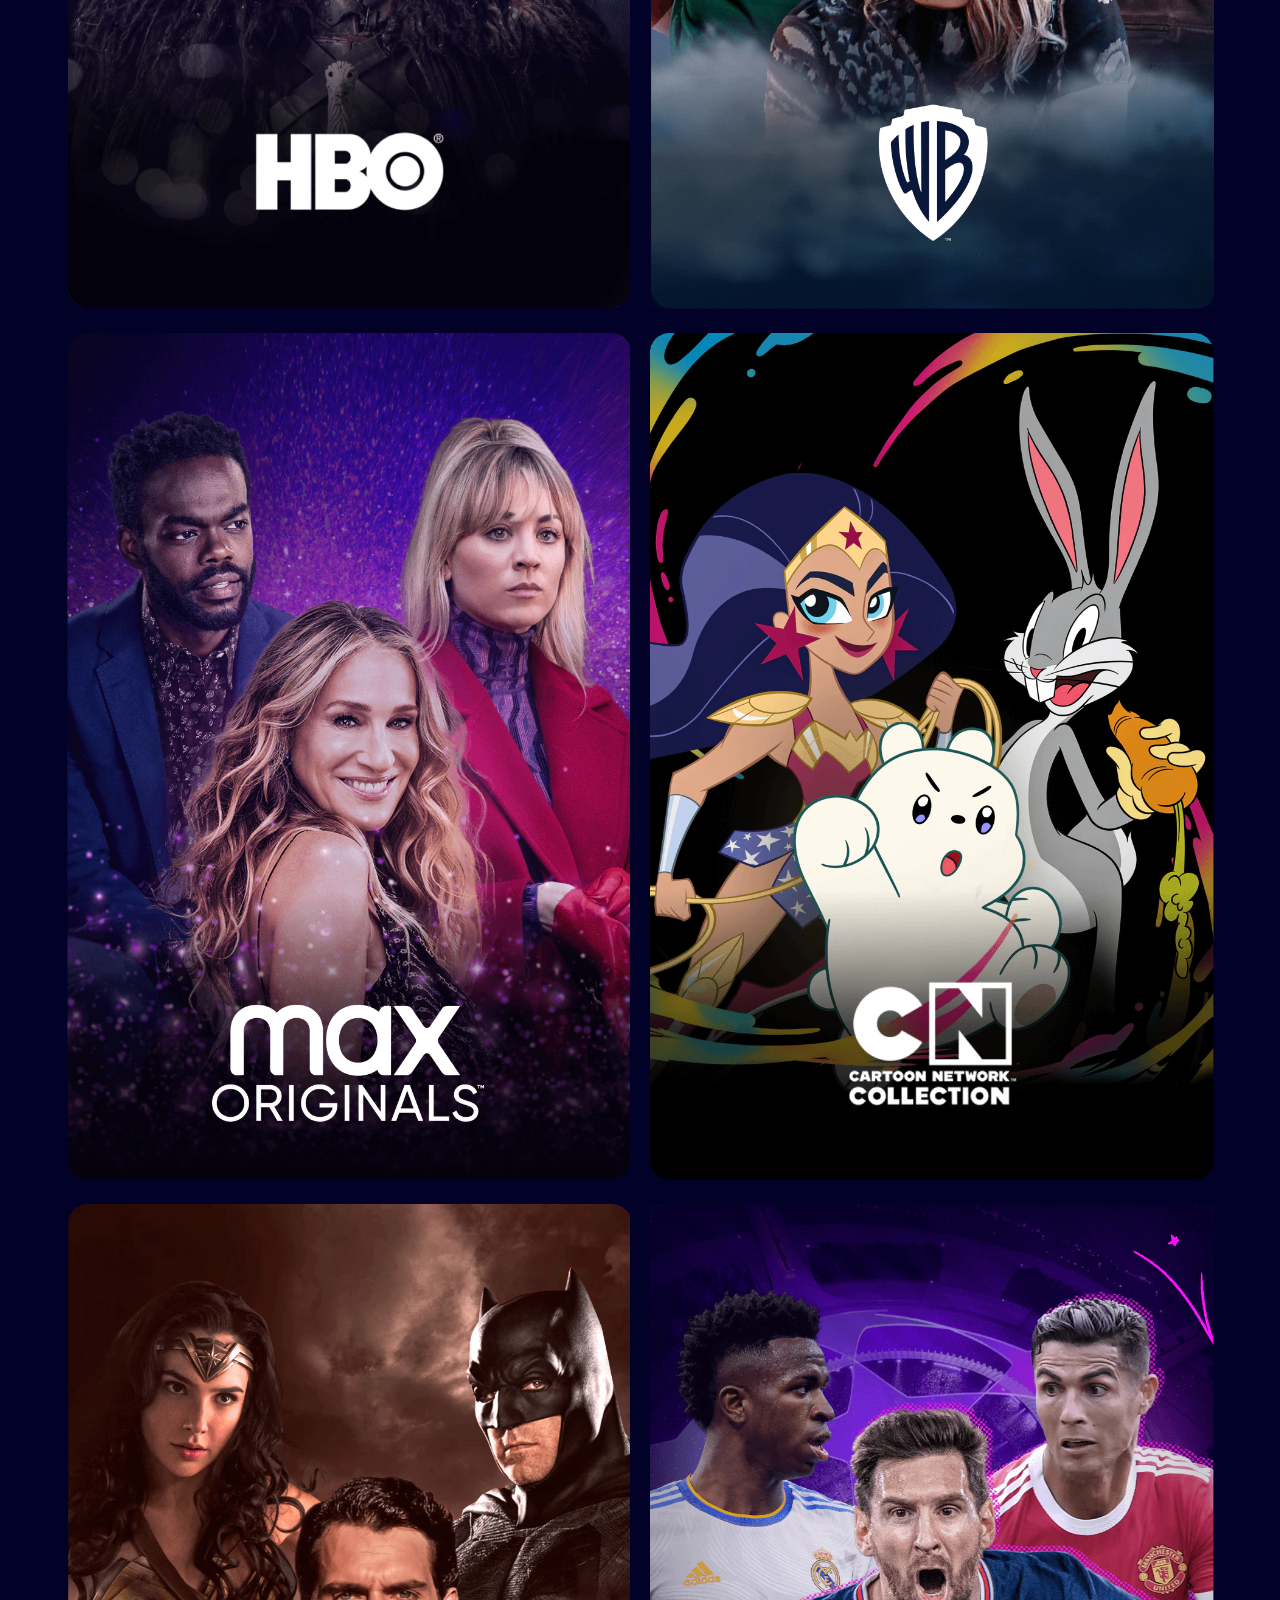
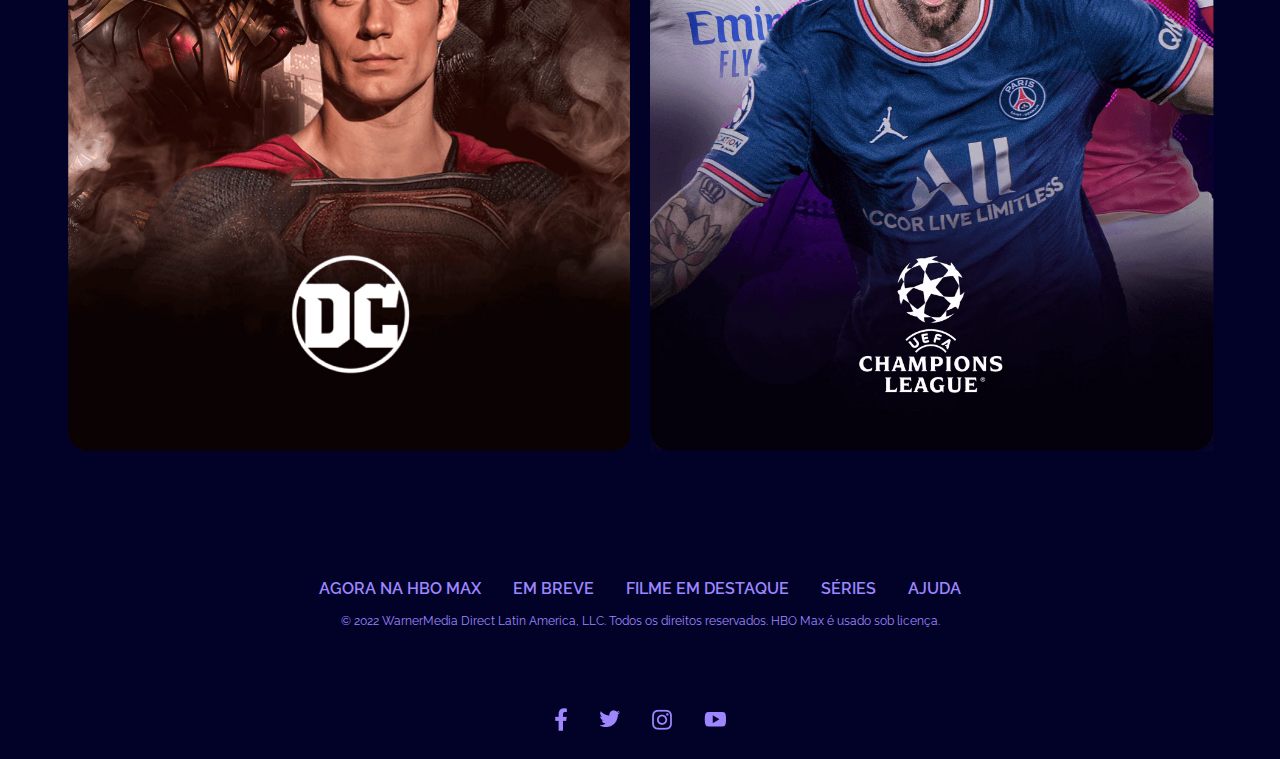
==== commit 218192c5: "feat (responsive): implemente responsivide in movie cards." ====
--- a/index.html
+++ b/index.html
@@ -60,10 +60,12 @@
             <div class="plan__card card1">
                 <div class="plan__card--capsule">
                     <div class="plan__card--container">
-                        <h2 class="plan__card--title">Mobile</h2>
-                        <div class="plan__card--price">
-                            <p class="plan__card--value">R$ 19,90</p>
-                            <span>/mês</span>
+                        <div class="Plan__card--content--title">
+                            <h2 class="plan__card--title">Mobile</h2>
+                            <div class="plan__card--price">
+                                <p class="plan__card--value">R$ 19,90</p>
+                                <span>/mês</span>
+                            </div>
                         </div>
                         <ul class="plan__card--list">
                             <li class="plan__card--listItem">
@@ -78,17 +80,19 @@
                     </div>
                 </div>
 
-                <a class="
+                <a class="button btn-subscriber-animated w-300 btn_plano
                 " href="#">Escolher o plano mobile</a>
             </div>
 
             <div class="plan__card card2">
                 <div class="plan__card--capsule">
                     <div class="plan__card--container">
-                        <h2>Multitelas</h2>
-                        <div class="plan__card--price">
-                            <p class="plan__card--value">R$ 27,90</p>
-                            <span>/mês</span>
+                        <div class="Plan__card--content--title">
+                            <h2>Multitelas</h2>
+                            <div class="plan__card--price">
+                                <p class="plan__card--value">R$ 27,90</p>
+                                <span>/mês</span>
+                            </div>
                         </div>
                         <ul class="plan__card--list">
                             <li class="plan__card--listItem">
--- a/assets/css/main.css
+++ b/assets/css/main.css
@@ -192,8 +192,6 @@
     text-align: start;
     font-size: 1rem;
     padding: 1rem 0 0 1rem;
-    /* width: fit-content; */
-    /* margin: 0 0 1rem 0; */
 }
 
 .plan__card--listItem::marker {
--- a/assets/css/media-min-480px.css
+++ b/assets/css/media-min-480px.css
@@ -28,14 +28,15 @@
     }
 
     .plan__card--price .plan__card--value {
-        font-size: 2rem;
+        font-size: 1.5rem;
     }
 
-    .plan__card--capsule {
-        padding: 40px 60px;
+    .Plan__card--content--title{
+        display: flex;
+        flex-direction: column;
     }
 
     .plan__card--listItem {
-        font-size: 1.25rem;
+        font-size: 1rem;
     }
 }--- a/assets/css/media-min-800px.css
+++ b/assets/css/media-min-800px.css
@@ -1,5 +1,54 @@
 @import url('global.css');
 
-@media screen and (min-width:481px) and (max-width:800px) {
-    
+@media screen and (min-width:481px) {
+    .nav-menu {
+        flex-direction: row;
+        height: 55px;
+    }
+
+    .nav-menu img,
+    .header-btn {
+        margin: 0 0 5px;
+    }
+
+    .nav-menu img {
+        width: 195px;
+    }
+
+    header {
+        margin: 50px 0 0;
+    }
+
+
+    /* SECTION PLANS */
+    .plan__card {
+        padding: 40px 60px;
+    }
+
+    .Plan__card--content--title {
+        display: flex;
+        flex-direction: row;
+        width: 100%;
+        justify-content: space-between;
+    }
+
+    .plan__card--price .plan__card--value {
+        font-size: 2rem;
+    }
+
+    .plan__card--listItem {
+        font-size: 1.25rem;
+    }
+
+    .choise__card--container {
+        grid-template-columns: repeat(2, 1fr);
+        grid-template-rows: repeat(3, 1fr);
+        gap: 1rem;
+    }
+
+
+    /* FOOTER */
+    .footer__menu {
+        flex-direction: row;
+    }
 }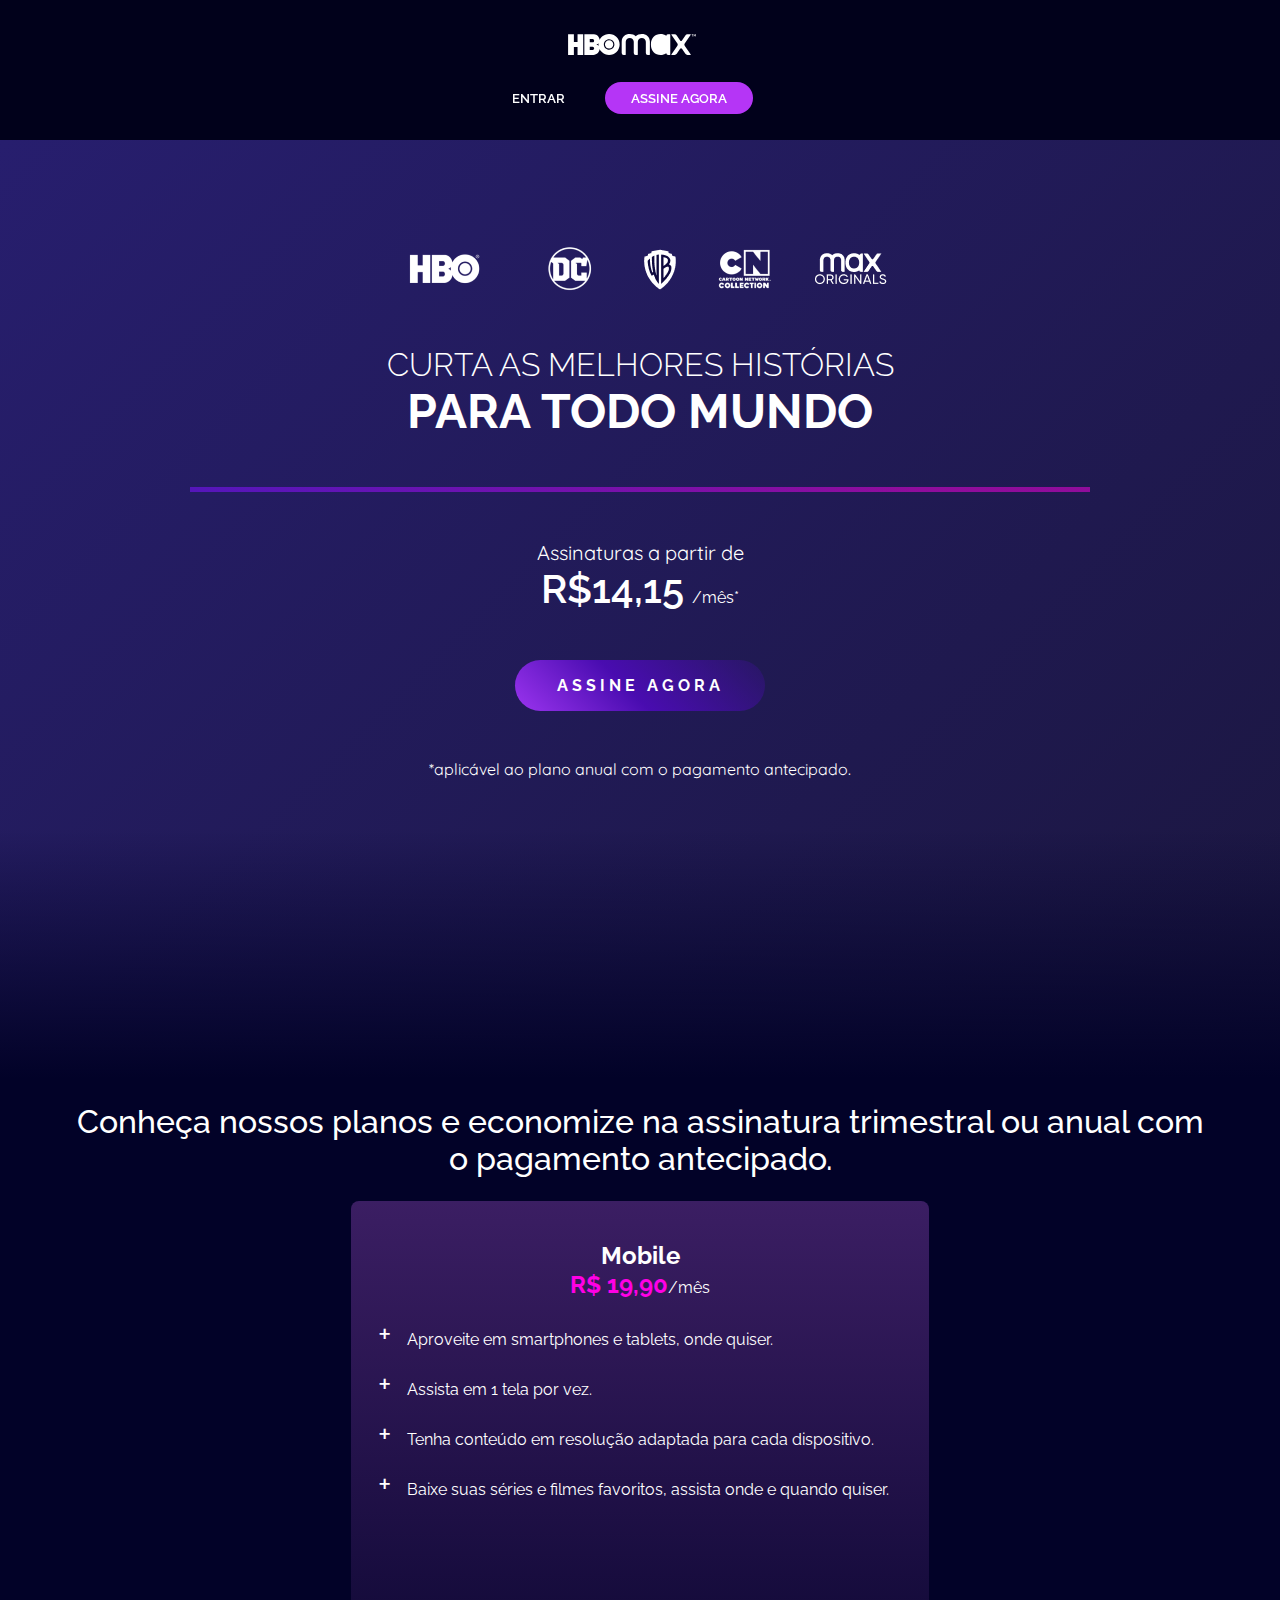
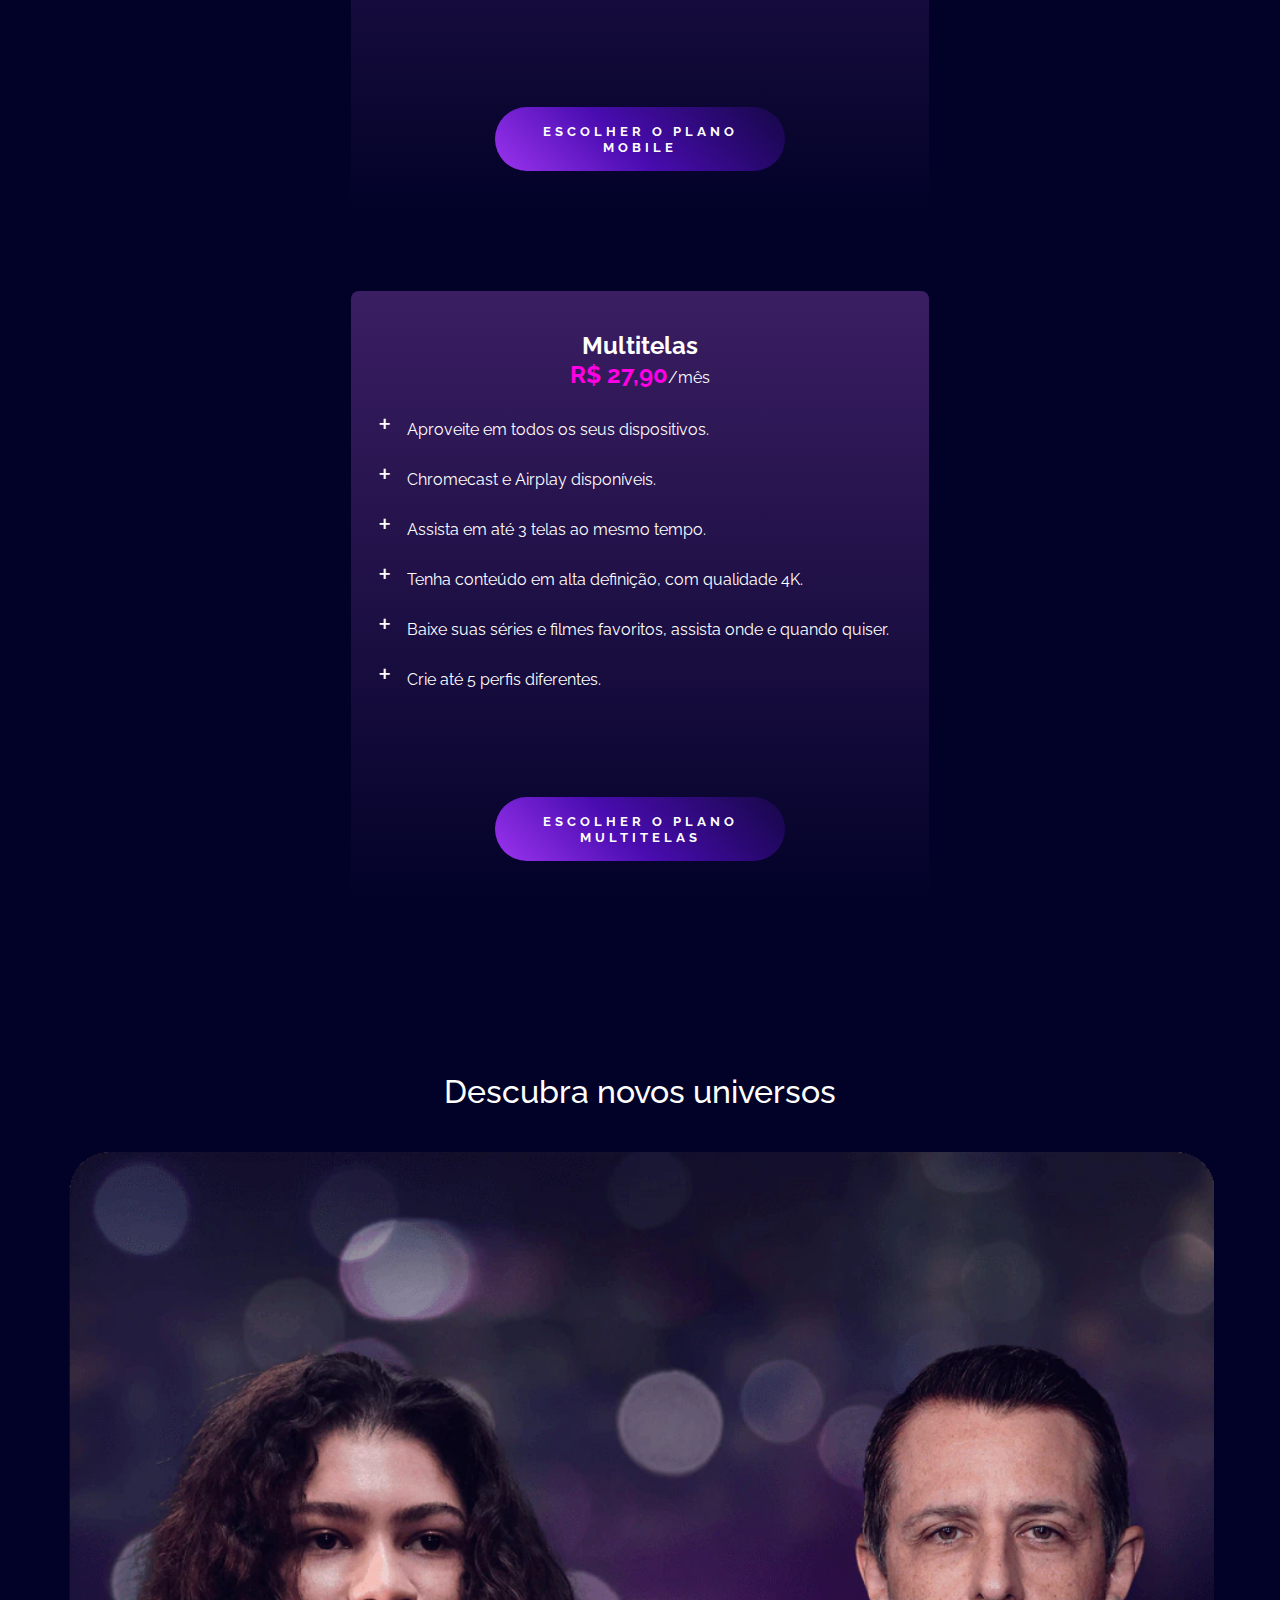
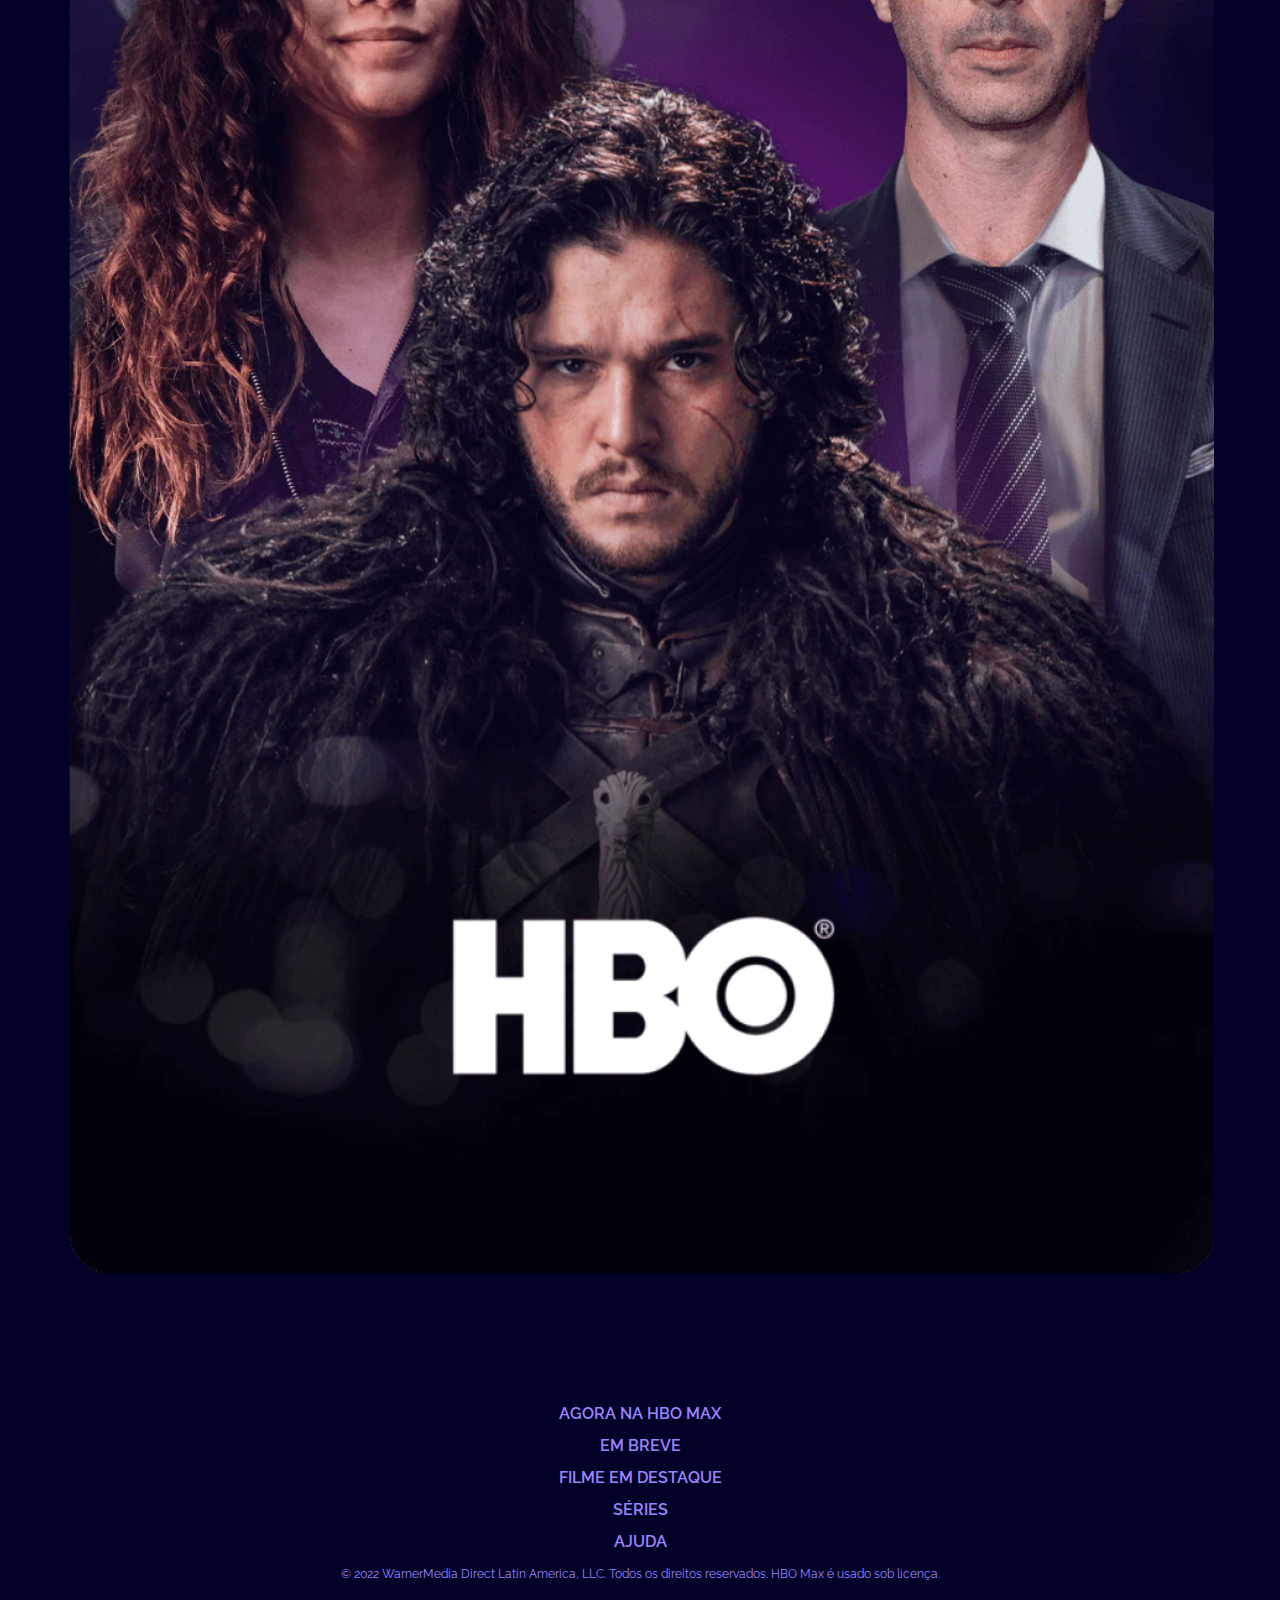
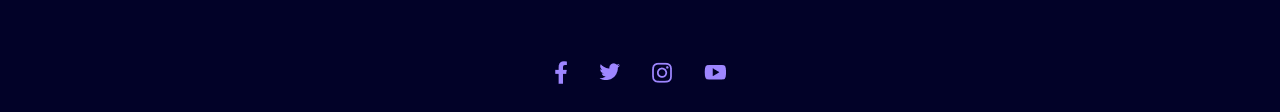
==== commit 869d3d02: "feat (response): add sheet responsive min-1200px" ====
--- a/index.html
+++ b/index.html
@@ -6,8 +6,9 @@
     <meta name="viewport" content="width=device-width, initial-scale=1.0">
     <link rel="stylesheet" href="assets/css/global.css">
     <link rel="stylesheet" href="assets/css/main.css">
-    <link rel="stylesheet" href="assets/css/media-min-480px.css">
-    <link rel="stylesheet" href="assets/css/media-min-800px.css">
+    <link rel="stylesheet" href="assets/css/media-max-480px.css">
+    <link rel="stylesheet" href="assets/css/media-max-800px.css">
+    <link rel="stylesheet" href="assets/css/media-min-1200px.css">
 
     <title>Academic HBO Max</title>
 </head>
--- a/assets/css/main.css
+++ b/assets/css/main.css
@@ -204,7 +204,7 @@
     align-self: center;
     font-size: 14px;
     width: 290px;
-    font-size: 10pt;
+    font-size: .8360rem;
 }
 
 
--- a/assets/css/media-max-480px.css
+++ b/assets/css/media-max-480px.css
@@ -0,0 +1,42 @@
+@import url('global.css');
+
+@media screen and (max-width:480px) {
+    .nav-menu {
+        height: 130px;
+        display: flex;
+        flex-direction: column;
+        justify-content: space-between;
+    }
+    
+    .nav-menu_logo {
+        width: 160px;
+        margin-left: 8px;
+        margin-bottom: 8px;
+    }
+
+    .header-btn {
+        margin-bottom: 8px;
+    }
+
+    header {
+        margin-top: 125px;
+    }
+
+    .header__content .txt-size {
+        width: 240px;
+        font-weight: 100;
+    }
+
+    .plan__card--price .plan__card--value {
+        font-size: 1.5rem;
+    }
+
+    .Plan__card--content--title{
+        display: flex;
+        flex-direction: column;
+    }
+
+    .plan__card--listItem {
+        font-size: 1rem;
+    }
+}--- a/assets/css/media-max-800px.css
+++ b/assets/css/media-max-800px.css
@@ -0,0 +1,62 @@
+@import url('global.css');
+
+@media screen and (min-width:481px) and (max-width:800px) {
+    .nav-menu {
+        flex-direction: row;
+        justify-content: space-between;
+        height: 55px;
+    }
+
+    .nav-menu img,
+    .header-btn {
+        margin: 0 0 5px;
+        /* padding: 1.5rem; */
+    }
+
+    .nav-menu img {
+        width: 195px;
+    }
+
+    header {
+        margin: 50px 0 0;
+    }
+
+
+    /* SECTION PLANS */
+    .plan__card {
+        padding: 40px 60px;
+    }
+
+    .Plan__card--content--title {
+        display: flex;
+        flex-direction: row;
+        width: 100%;
+        justify-content: space-between;
+    }
+
+    .plan__card--price .plan__card--value {
+        font-size: 2rem;
+    }
+
+    .plan__card--listItem {
+        font-size: 1.25rem;
+    }
+
+    .plan__card .btn_plano {
+        font-size: 14px;
+        width: 90%;
+        font-size: .8360rem; /* 8pt */
+    }
+
+    .choise__card--container {
+        grid-template-columns: repeat(2, 1fr);
+        grid-template-rows: repeat(3, 1fr);
+        gap: 1rem;
+    }
+
+
+    /* FOOTER */
+    .footer__menu {
+        flex-direction: row;
+    }
+}--- a/assets/css/media-min-1200px.css
+++ b/assets/css/media-min-1200px.css
@@ -0,0 +1,62 @@
+@import url('global.css');
+
+@media screen and (min-width:481px) and (max-width:800px) {
+    .nav-menu {
+        flex-direction: row;
+        justify-content: space-between;
+        height: 55px;
+    }
+
+    .nav-menu img,
+    .header-btn {
+        margin: 0 0 5px;
+        /* padding: 1.5rem; */
+    }
+
+    .nav-menu img {
+        width: 195px;
+    }
+
+    header {
+        margin: 50px 0 0;
+    }
+
+
+    /* SECTION PLANS */
+    .plan__card {
+        padding: 40px 60px;
+    }
+
+    .Plan__card--content--title {
+        display: flex;
+        flex-direction: row;
+        width: 100%;
+        justify-content: space-between;
+    }
+
+    .plan__card--price .plan__card--value {
+        font-size: 2rem;
+    }
+
+    .plan__card--listItem {
+        font-size: 1.25rem;
+    }
+
+    .plan__card .btn_plano {
+        font-size: 14px;
+        width: 90%;
+        font-size: .8360rem; /* 8pt */
+    }
+
+    .choise__card--container {
+        grid-template-columns: repeat(2, 1fr);
+        grid-template-rows: repeat(3, 1fr);
+        gap: 1rem;
+    }
+
+
+    /* FOOTER */
+    .footer__menu {
+        flex-direction: row;
+    }
+}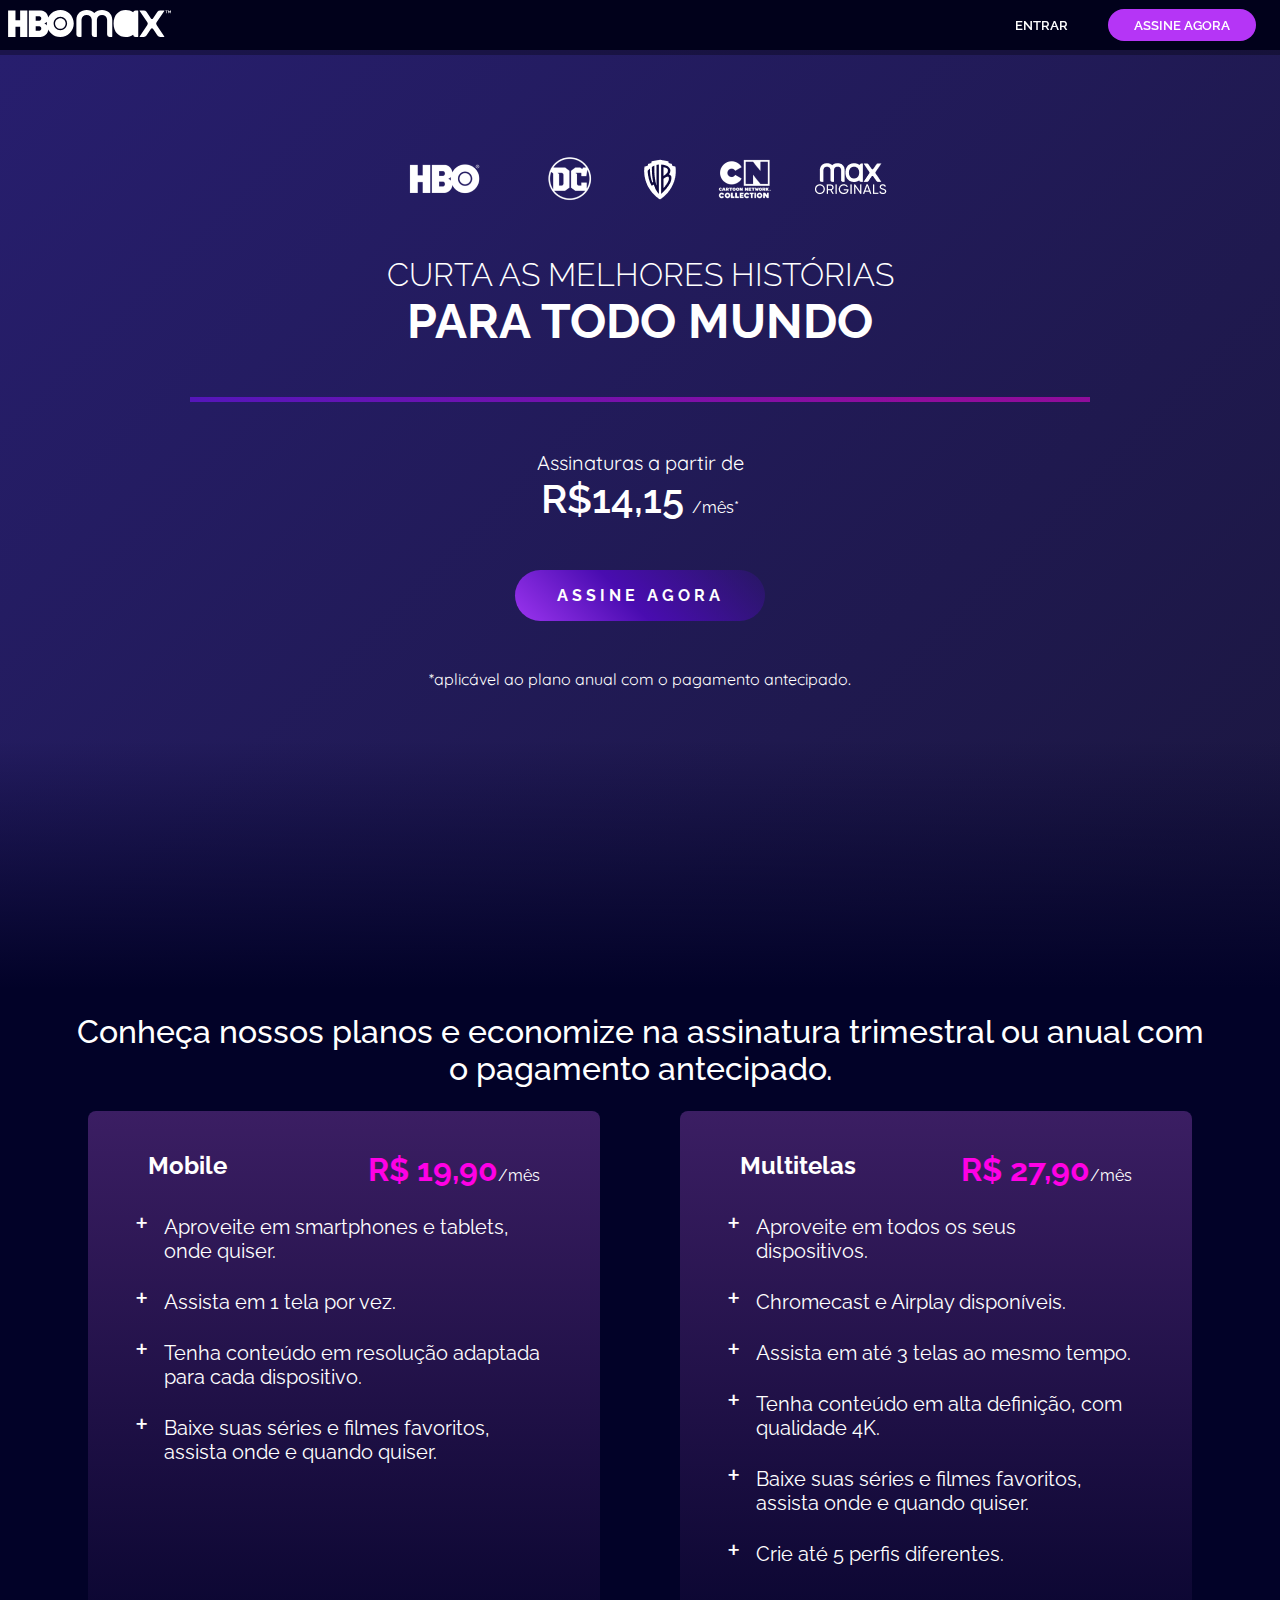
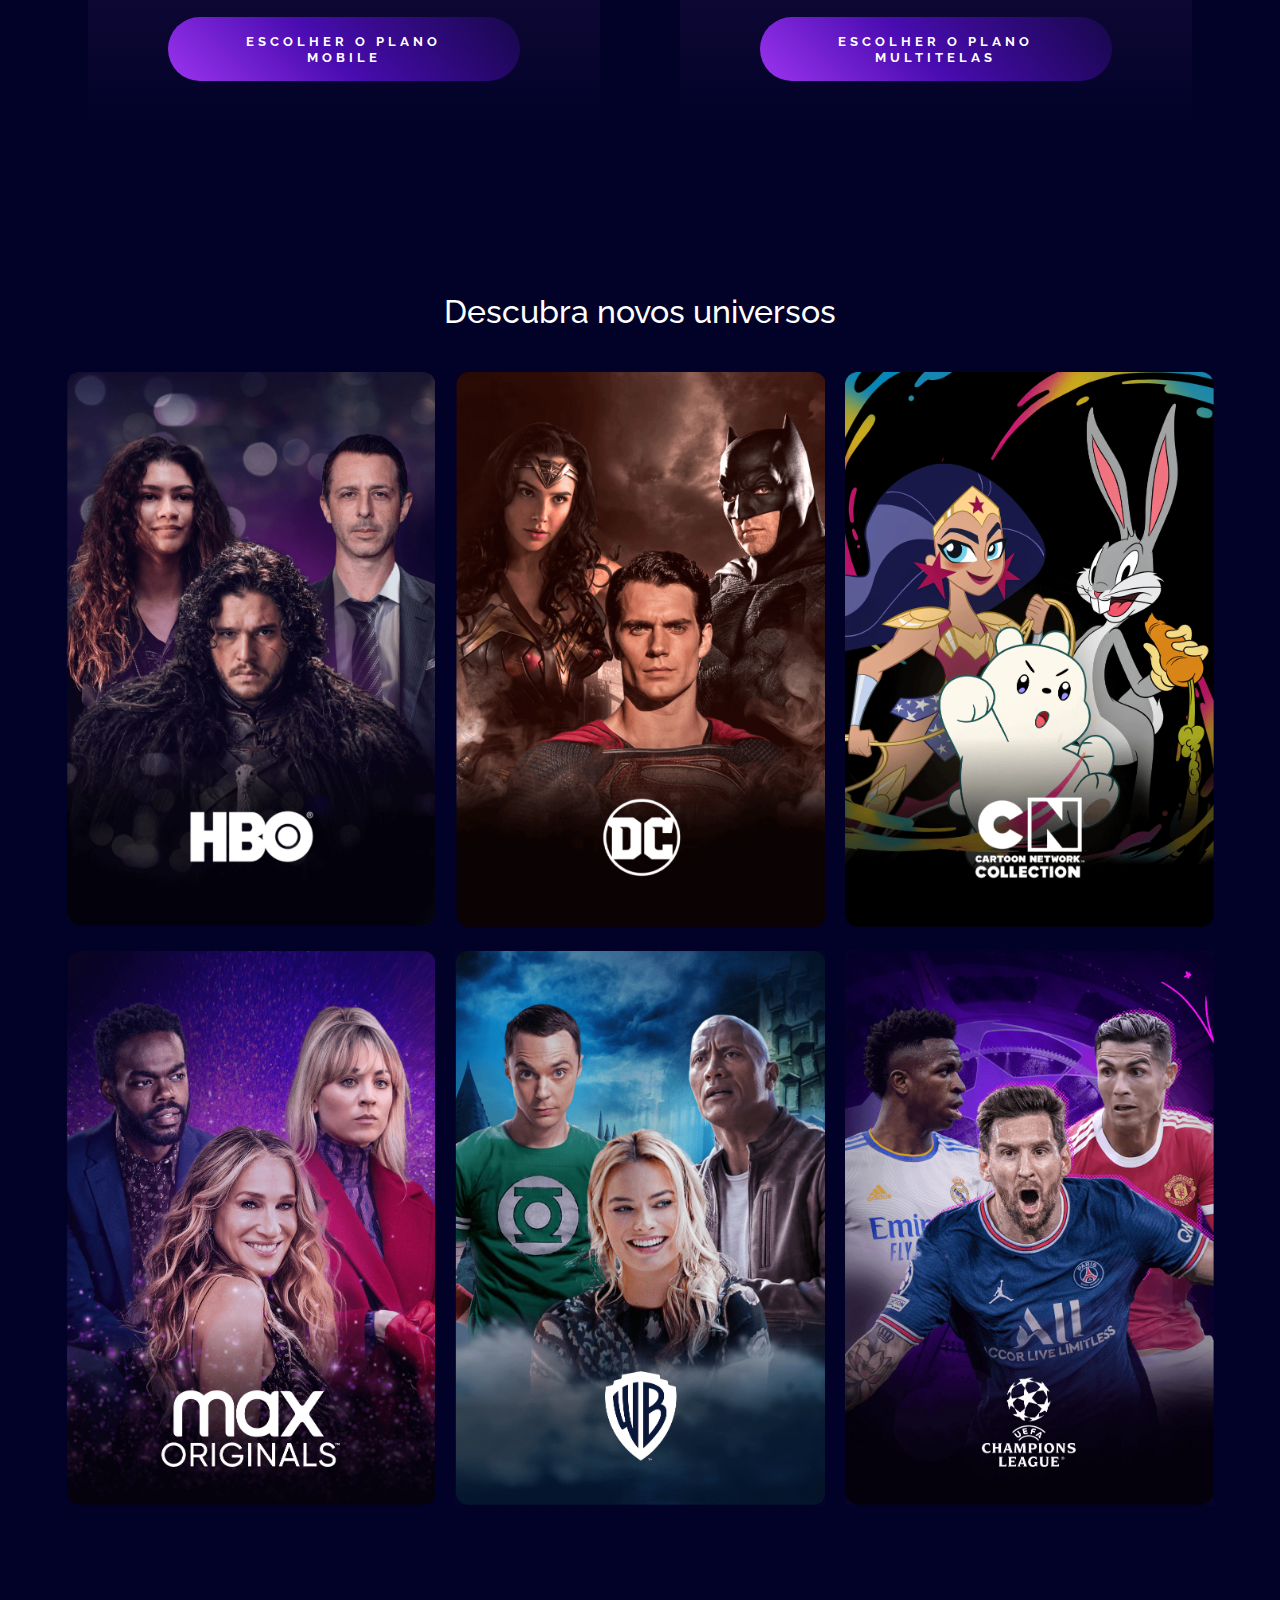
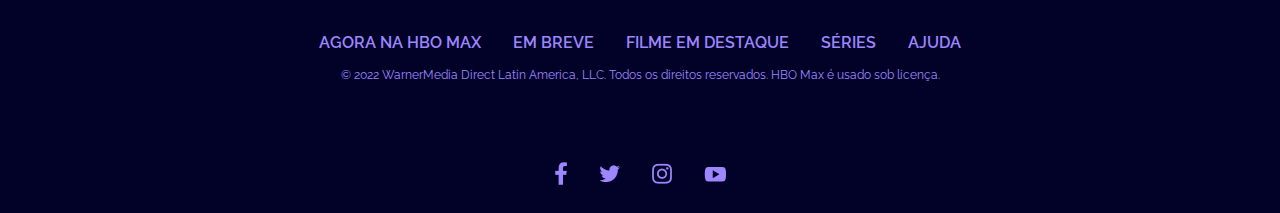
==== commit fc08cefe: "feat(adjusts)" ====
--- a/index.html
+++ b/index.html
@@ -58,7 +58,7 @@
             Conheça nossos planos e economize na assinatura trimestral ou anual com o pagamento antecipado.
         </h1>
         <div class="plans__container">
-            <div class="plan__card card1">
+            <div class="plan__card card__rotate">
                 <div class="plan__card--capsule">
                     <div class="plan__card--container">
                         <div class="Plan__card--content--title">
@@ -85,7 +85,7 @@
                 " href="#">Escolher o plano mobile</a>
             </div>
 
-            <div class="plan__card card2">
+            <div class="plan__card card__rotate">
                 <div class="plan__card--capsule">
                     <div class="plan__card--container">
                         <div class="Plan__card--content--title">
--- a/assets/css/main.css
+++ b/assets/css/main.css
@@ -129,6 +129,20 @@
     text-align: center;
 }
 
+#plans h1 {
+    width: 100%;
+}
+
+.plans__container {
+    display: flex;
+    flex-direction: column;
+    align-items: center;
+    gap: 5rem;
+    padding: 1.5rem;
+    perspective: 2000px;
+    perspective-origin: top;
+}
+
 .plan__card {
     display: flex;
     flex-direction: column;
@@ -147,32 +161,16 @@
     flex-direction: column;
 }
 
-.card1 {
-    animation: cardRotateOne 2s linear 1;
+.plan__card--container {
+    display: flex;
+    flex-direction: column;
+    align-items: center;
+    justify-content: space-between;
+    margin: 0 0 2rem 0;
 }
 
 .plan__card--price .plan__card--value {
     font-size: 1.5rem;
-}
-
-.plans__container {
-    display: flex;
-    flex-direction: column;
-    align-items: center;
-    gap: 5rem;
-    padding: 1.5rem;
-}
-
-.plans__container h1 {
-    width: 100%;
-}
-
-.plan__card--container {
-    display: flex;
-    flex-direction: column;
-    align-items: center;
-    justify-content: space-between;
-    margin: 0 0 2rem 0;
 }
 
 .plan__card--price {
@@ -207,7 +205,19 @@
     font-size: .8360rem;
 }
 
-
+.plans__container:has(.card__rotate:nth-child(1):hover) .card__rotate:nth-child(2) {
+    transform: rotateY(-45deg);
+    transition: 1s;
+}
+
+.plans__container:has(.card__rotate:nth-child(2):hover) .card__rotate:nth-child(1) {
+    transform: rotateY(45deg);
+    transition: 1s;
+}
+
+.card__rotate {
+    transition: 1s;
+}
 
 
 
@@ -239,6 +249,50 @@
     transition: transform 0.8s, background 0.8s, border 1s;
 }
 
+.content__card:nth-child(1):hover {
+    background-image: url("../img/1-hbo-hover_0.webp");
+}
+
+.content__card:nth-child(2):hover {
+    background-image: url("../img/2-MAX-Hover.webp");
+}
+
+.content__card:nth-child(3):hover {
+    background-image: url("../img/3-DC-Hover.webp");
+}
+
+.content__card:nth-child(4):hover {
+    background-image: url("../img/4-WB-Hover.webp");
+}
+
+.content__card:nth-child(5):hover {
+    background-image: url("../img/5-CN-Hover.png");
+}
+
+.content__card:nth-child(6):hover {
+    background-image: url("../img/6-UCL-Hover.webp");
+}
+
+.content__card:nth-child(1):hover,
+.content__card:nth-child(2):hover,
+.content__card:nth-child(3):hover,
+.content__card:nth-child(4):hover,
+.content__card:nth-child(5):hover,
+.content__card:nth-child(6):hover {
+    transition: .8s ease;
+    transform: scale(1.01);
+}
+
+.choise__card--img:nth-child(1):hover,
+.choise__card--img:nth-child(2):hover,
+.choise__card--img:nth-child(3):hover,
+.choise__card--img:nth-child(4):hover,
+.choise__card--img:nth-child(5):hover,
+.choise__card--img:nth-child(6):hover {
+    opacity: 0;
+    transition: .8s ease;
+}
+
 .choise__card--img {
     width: 100%;
     object-fit: cover;
@@ -369,4 +423,14 @@
     gap: 2rem;
     align-items: center;
     margin: 4rem 0 0;
+}
+
+
+
+
+/* LOGIN.HTML PAGE */
+.bg-series {
+    background-image: url("/assets/img/background-movies-series.png");
+    height: 100vh;
+    background-size: cover;
 }--- a/assets/css/media-max-800px.css
+++ b/assets/css/media-max-800px.css
@@ -10,7 +10,6 @@
     .nav-menu img,
     .header-btn {
         margin: 0 0 5px;
-        /* padding: 1.5rem; */
     }
 
     .nav-menu img {
--- a/assets/css/media-min-1200px.css
+++ b/assets/css/media-min-1200px.css
@@ -1,6 +1,6 @@
 @import url('global.css');
 
-@media screen and (min-width:481px) and (max-width:800px) {
+@media screen and (min-width:801px) and (max-width:2000px) {
     .nav-menu {
         flex-direction: row;
         justify-content: space-between;
@@ -10,7 +10,6 @@
     .nav-menu img,
     .header-btn {
         margin: 0 0 5px;
-        /* padding: 1.5rem; */
     }
 
     .nav-menu img {
@@ -49,8 +48,8 @@
     }
 
     .choise__card--container {
-        grid-template-columns: repeat(2, 1fr);
-        grid-template-rows: repeat(3, 1fr);
+        grid-template-columns: repeat(3, 1fr);
+        grid-template-rows: repeat(2, 1fr);
         gap: 1rem;
     }
 
@@ -59,4 +58,10 @@
     .footer__menu {
         flex-direction: row;
     }
+}
+
+@media screen and (min-width:1141px) {
+    .plans__container {
+        flex-direction: row;
+    }
 }